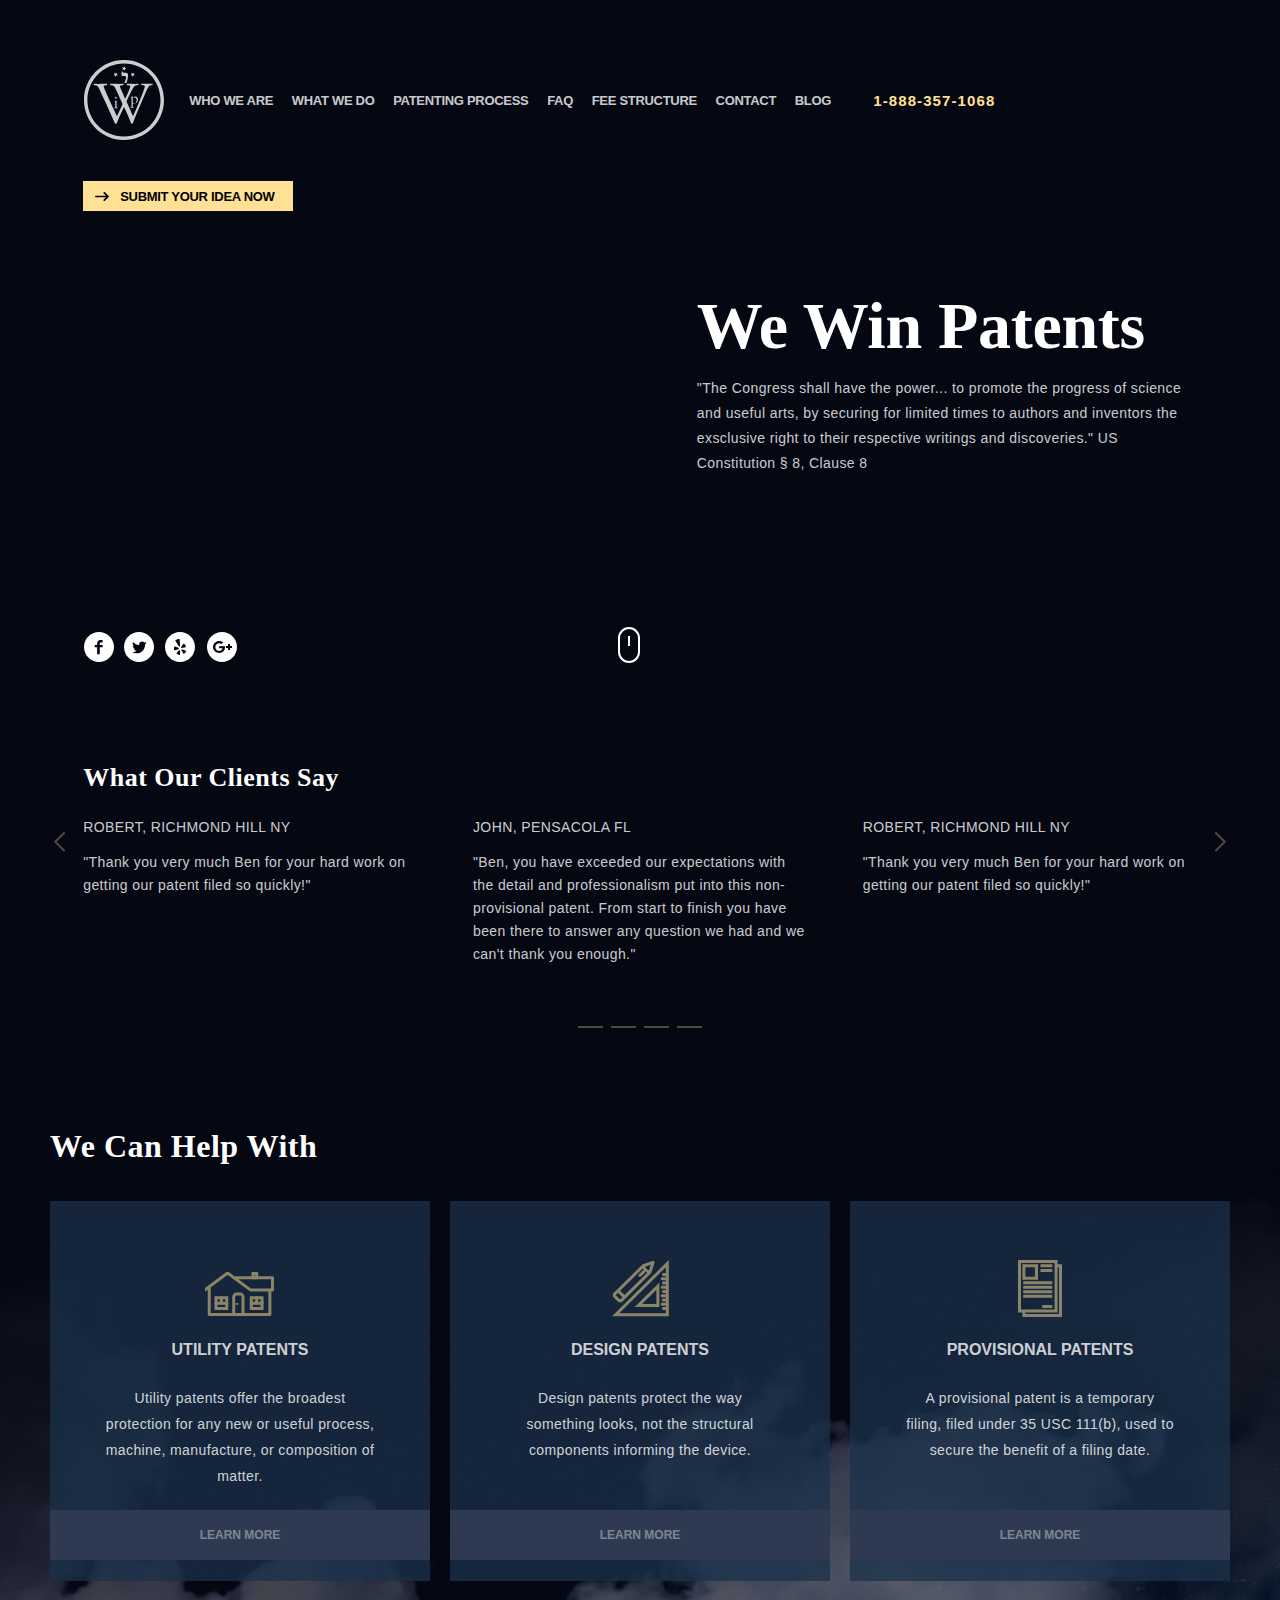
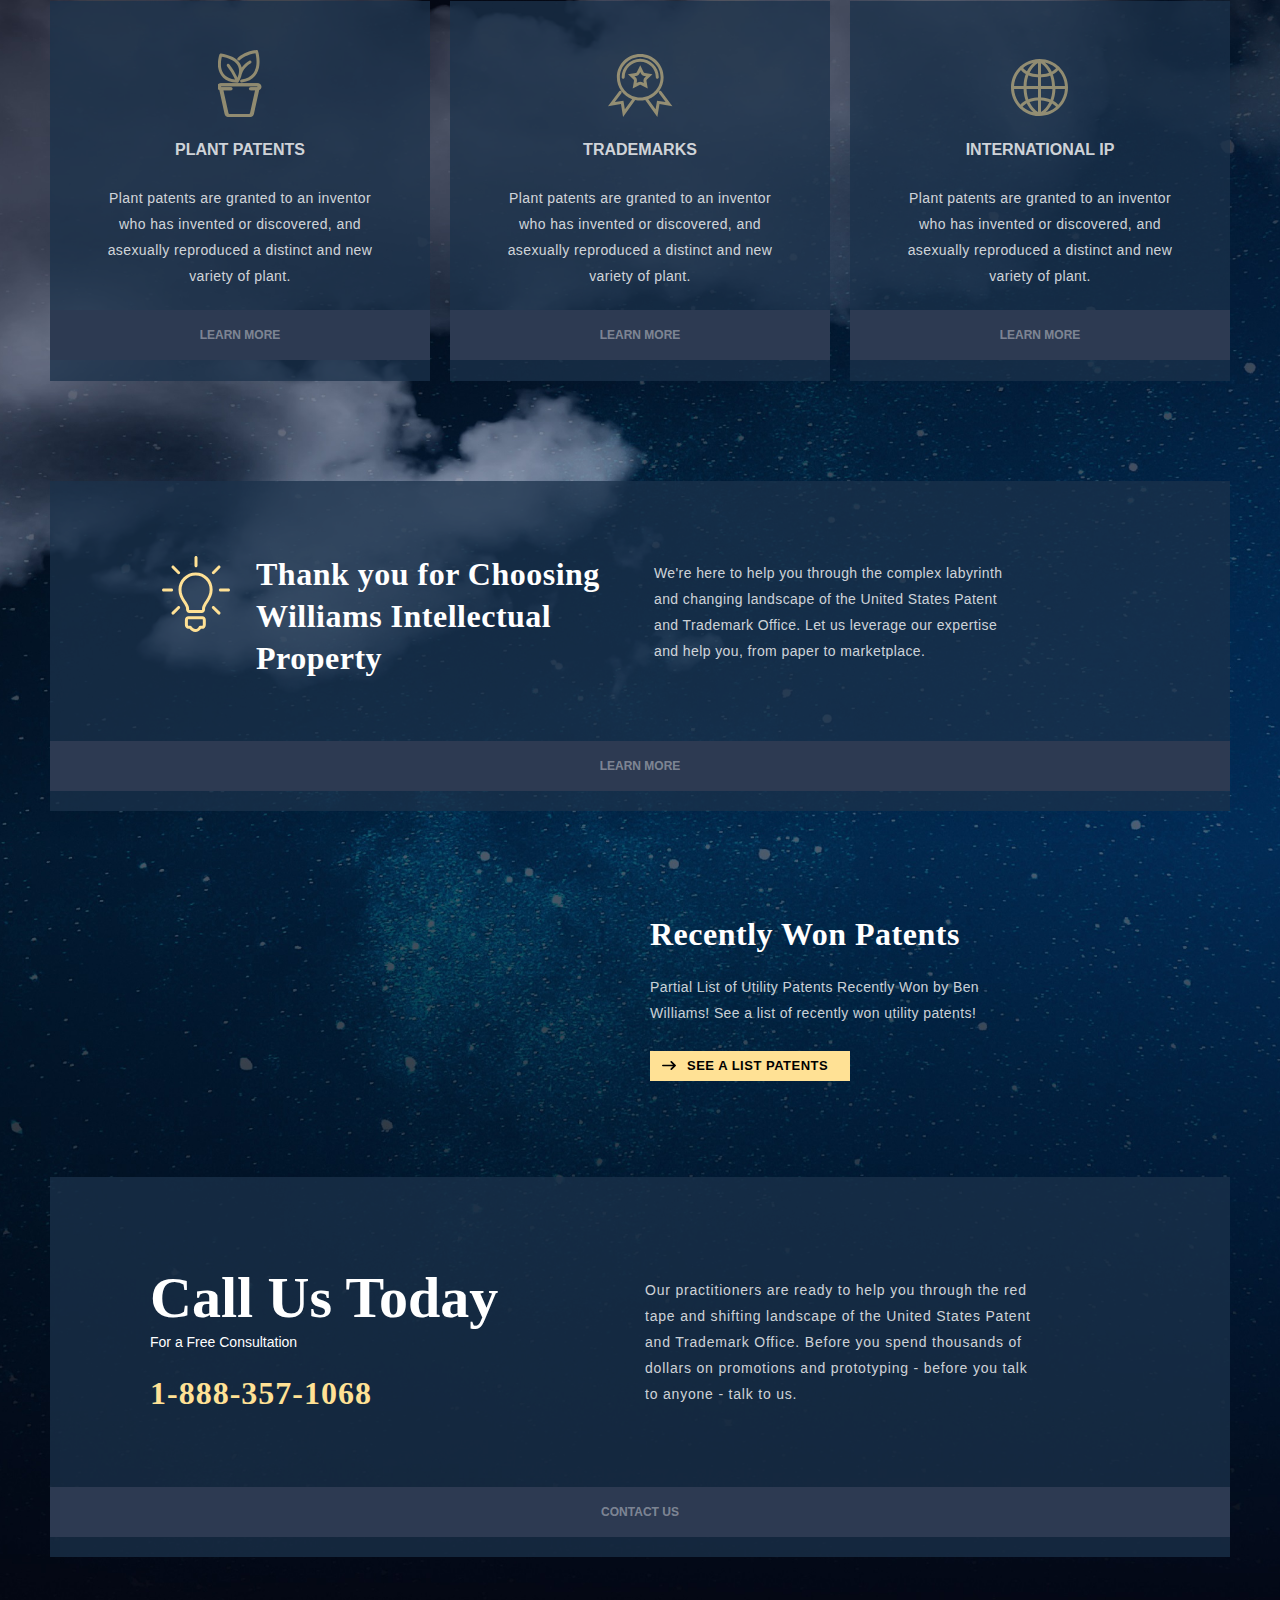
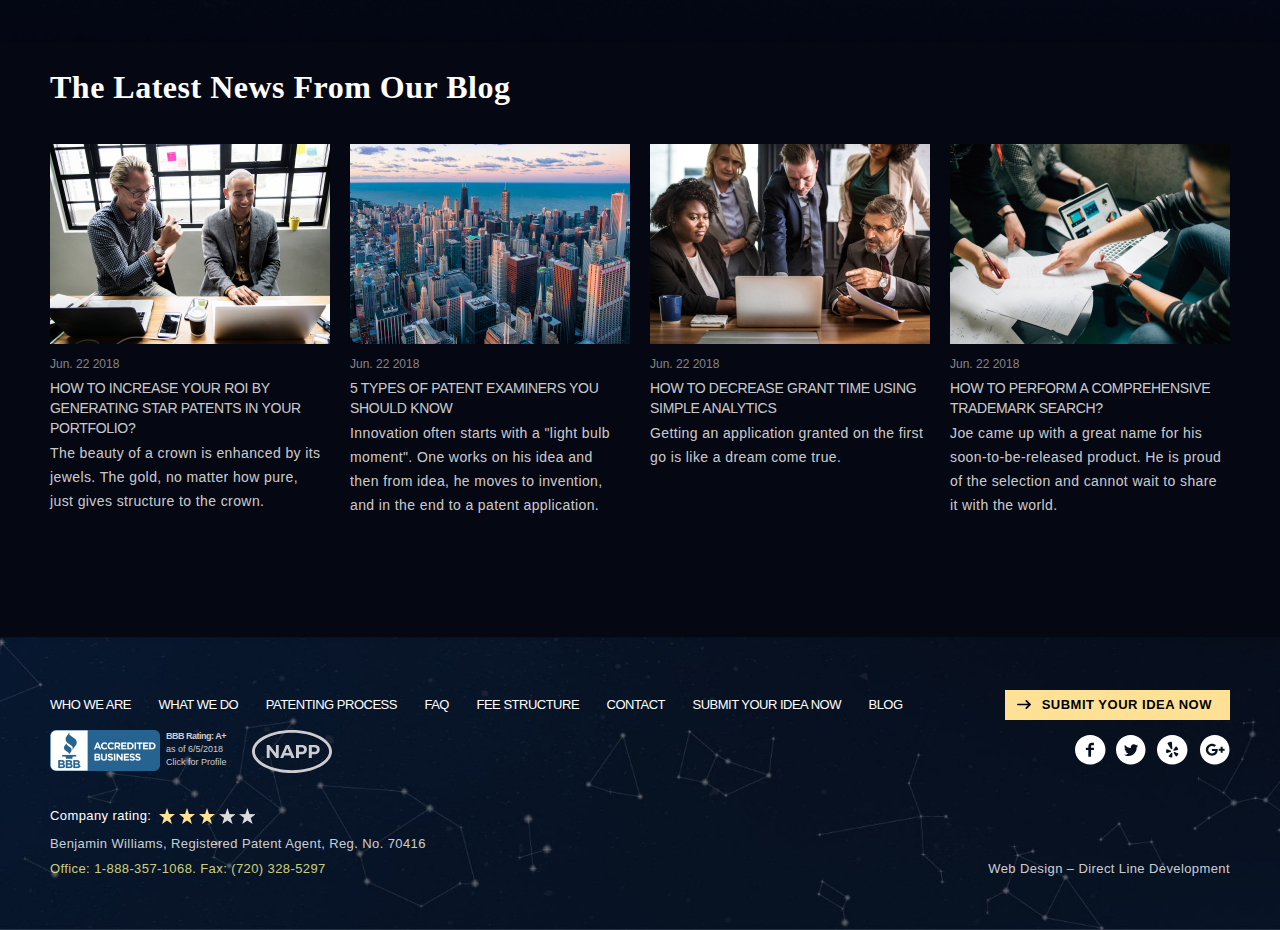
==== index.html @ fa101e90 "ДЗ по JS: 1 - 5." ====
<!DOCTYPE html>
<html lang="en">
<head>
    <meta charset="utf-8">
    <meta name="viewport" content="width=device-width, initial-scale=1">
    <title>Williams Intellectual Property</title>
    <link rel="stylesheet" type="text/css" href="style.css">

    <link rel="apple-touch-icon" sizes="180x180" href="apple-touch-icon.png">
    <link rel="icon" type="image/png" sizes="32x32" href="favicon-32x32.png">
    <link rel="icon" type="image/png" sizes="16x16" href="favicon-16x16.png">
    <link rel="manifest" href="site.webmanifest">
    <link rel="mask-icon" href="safari-pinned-tab.svg" color="#0e0e0c">
    <meta name="msapplication-TileColor" content="#2b5797">
    <meta name="theme-color" content="#ffffff">

</head>
<body>

<section class="BlockOne">
    
   <div class="Container">

       <header>

           <div class="MenuContainer">

               <div class="Logo"></div>

               <nav class="Nav">

                   <a href="#">Who we are</a>

                   <a href="#">What we do</a>

                   <a href="#">Patenting process</a>

                   <a href="./FAQ/index.html">FAQ</a>

                   <a href="#">Fee structure</a>

                   <a href="#">Contact</a>

                   <a href="#">Blog</a>

               </nav>

               <a href="#" class="Tel">1-888-357-1068</a>


               <nav class="Sandwich"></nav>


               <div class="Submit">

                   <a  href="#">
                       <div>
                           <div class="Icon_Arrow_B"></div>
                           <div class="ButtonText">Submit Your Idea Now</div>
                       </div>

                   </a>

                   <div class="HiddenButtons">

                       <a href="#">
                           <div class="Icon_Arrow_Y"></div>
                           <div class="ButtonText">Contact us</div>
                       </a>

                       <a href="#">
                           <div class="Icon_Arrow_Y"></div>
                           <div class="ButtonText">View Our Services</div>
                       </a>

                       <a href="#">
                           <div class="Icon_Arrow_Y"></div>
                           <div class="ButtonText">Download Patent Overview</div>
                       </a>

                   </div>

               </div>

           </div>

       </header>

       <div class="SloganContainer">

           <main>

               <h1>We Win Patents</h1>

               <blockquote>"The Congress shall have the power... to promote the progress of science and useful arts, by securing for limited times to authors and inventors the exsclusive right to their respective writings and discoveries." <cite>US Constitution &sect; 8, Clause 8</cite></blockquote>

           </main>

       </div>

       <div class="SocialsContainer">

           <div class="Socials">
               <a href="#" target="_blank" class="Social_1"></a>
               <a href="#" target="_blank" class="Social_2"></a>
               <a href="#" target="_blank" class="Social_3"></a>
               <a href="#" target="_blank" class="Social_4"></a>
           </div>

           <a href="#NextSection" class="Mouse"></a>

       </div>

       <div class="SliderContainer">

           <h2 id="NextSection">What Our Clients Say</h2>

           <div class="ControlLeft"></div>

           <div class="Slider">

               <article>
                   <address>Robert, Richmond Hill NY</address>
                   <p>"Thank you very much Ben for your hard work on getting our patent filed so quickly!"</p>
               </article>

               <article>
                   <address>John, Pensacola FL</address>
                   <p>"Ben, you have exceeded our expectations with the detail and professionalism put into this non-provisional patent. From start to finish you have been there to answer any question we had and we can't thank you enough."</p>
               </article>

               <article>
                   <address>Srinivas, Dublin OK</address>
                   <p>"Ben, you have exceeded our expectations with the detail and professionalism put into this non-provisional patent."</p>
               </article>

               <article>
                   <address>Robert, Richmond Hill NY</address>
                   <p>"Thank you very much Ben for your hard work on getting our patent filed so quickly!"</p>
               </article>

           </div>

           <div class="ControlRight"></div>

           <div class="LineContainer">
               <div class="Lines">
                   <div class="Line"></div>
                   <div class="Line"></div>
                   <div class="Line"></div>
                   <div class="Line"></div>
               </div>
           </div>

       </div>

       <div class="DZ">

           <a href="./DZ/DZ_1/index.html">ДЗ 1</a>
           <a href="./DZ/DZ_2/index.html">ДЗ 2</a>
           <a href="./DZ/DZ_3/index.html">ДЗ 3</a>
           <a href="./DZ/DZ_4/index.html">ДЗ 4</a>
           <a href="./DZ/DZ_5/index.html">ДЗ 5</a>

       </div>


   </div>

</section>

<section class="BlockTwo">

    <div class="Container">

        <div class="WeCanHelpWith">

            <h2>We Can Help With</h2>

            <div class="SixButtons">

                <div>
                    <div><div class="Image1"></div></div>
                    <p class="Subtitle">Utility patents</p>
                    <p class="Description">Utility patents offer the broadest<br>protection for any new or useful process,<br>machine, manufacture, or composition of<br>matter.</p>
                    <a href="#">Learn more</a>
                </div>

                <div>
                    <div><div class="Image2"></div></div>
                    <p class="Subtitle">Design patents</p>
                    <p class="Description">Design patents protect the way<br>something looks, not the structural<br>components informing the device.</p>
                    <a href="#">Learn more</a>
                </div>

                <div>
                    <div><div class="Image3"></div></div>
                    <p class="Subtitle">Provisional patents</p>
                    <p class="Description">A provisional patent is a temporary<br>filing, filed under 35 USC 111(b), used to<br>secure the benefit of a filing date.</p>
                    <a href="#">Learn more</a>
                </div>

                <div>
                    <div><div class="Image4"></div></div>
                    <p class="Subtitle">Plant patents</p>
                    <p class="Description">Plant patents are granted to an inventor who has invented or discovered, and asexually reproduced a distinct and new variety of plant.</p>
                    <a href="#">Learn more</a>
                </div>

                <div>
                    <div><div class="Image5"></div></div>
                    <p class="Subtitle">Trademarks</p>
                    <p class="Description">Plant patents are granted to an inventor who has invented or discovered, and asexually reproduced a distinct and new variety of plant.</p>
                    <a href="#">Learn more</a>
                </div>

                <div>
                    <div><div class="Image6"></div></div>
                    <p class="Subtitle">International IP</p>
                    <p class="Description">Plant patents are granted to an inventor who has invented or discovered, and asexually reproduced a distinct and new variety of plant.</p>
                    <a href="#">Learn more</a>
                </div>

            </div>


        </div>

        <div class="ThankYouForChoosing">

            <div></div>

            <h2>Thank you for Choosing Williams Intellectual Property</h2>

            <p>We're here to help you through the complex labyrinth and changing landscape of the United States Patent and Trademark Office. Let us leverage our expertise and help you, from paper to marketplace.</p>

            <a href="#">Learn more</a>

        </div>

        <div class="RecentlyWonPatents">

            <h2>Recently Won Patents</h2>

            <p>Partial List of Utility Patents Recently Won by Ben Williams! See a list of recently won utility patents!</p>

            <a href="#" class="Button">
                <div>
                    <div class="Icon_Arrow_B"></div>
                    <div class="ButtonText">See a List Patents</div>
                </div>
            </a>

        </div>

        <div class="CallUsToday">

            <div class="Wrapper">
                <h2>Call Us Today</h2>

                <p>For a Free Consultation</p>

                <a href="#" class="Tel">1-888-357-1068</a>
            </div>

            <p>Our practitioners are ready to help you through the red tape and shifting landscape of the United States Patent and Trademark Office. Before you spend thousands of dollars on promotions and prototyping - before you talk to anyone - talk to us.</p>

            <a href="#" class="TelAdaptive">1-888-357-1068</a>

            <a href="#" class="ContactUs">Contact us</a>

        </div>

    </div>

</section>

<section class="BlockThree">

    <div class="Container">

        <h2>The Latest News From Our Blog</h2>

        <article>

            <section>
                <a href="#">

                    <div class="BlogImage1">
                        <div class="BlogImageHover"></div>
                    </div>

                    <time datetime="2018-06-22">Jun. 22 2018</time>
                    <h3>How to increase your ROI by generating star patents in your portfolio?</h3>
                    <p>The beauty of a crown is enhanced by its jewels. The gold, no matter how pure, just gives structure to the crown.</p>
                </a>
            </section>

            <section>
                <a href="#">

                    <div class="BlogImage2">
                        <div class="BlogImageHover"></div>
                    </div>

                    <time datetime="2018-06-22">Jun. 22 2018</time>
                    <h3>5 types of patent examiners you should know</h3>
                    <p>Innovation often starts with a "light bulb moment". One works on his idea and then from idea, he moves to invention, and in the end to a patent application.</p>
                </a>
            </section>

            <section>
                <a href="#">

                    <div class="BlogImage3">
                        <div class="BlogImageHover"></div>
                    </div>

                    <time datetime="2018-06-22">Jun. 22 2018</time>
                    <h3>How to decrease grant time using simple analytics</h3>
                    <p>Getting an application granted on the first go is like a dream come true.</p>
                </a>
            </section>

            <section>
                <a href="#">

                    <div class="BlogImage4">
                        <div class="BlogImageHover"></div>
                    </div>

                    <time datetime="2018-06-22">Jun. 22 2018</time>
                    <h3>How to perform a comprehensive trademark search?</h3>
                    <p>Joe came up with a great name for his soon-to-be-released product. He is proud of the selection and cannot wait to share it with the world.</p>
                </a>
            </section>

        </article>

        <a href="#" class="Button">Starting a business</a>

        <div class="LineContainer">
            <div class="Lines">
                <div class="Line"></div>
                <div class="Line"></div>
                <div class="Line"></div>
                <div class="Line"></div>
            </div>
        </div>

    </div>

</section>

<section class="BlockFour">

    <footer>

        <div class="Container">

            <div class="FooterNav">

                <nav>

                    <a href="#">Who we are</a>

                    <a href="#">What we do</a>

                    <a href="#">Patenting process</a>

                    <a href="./FAQ/index.html">FAQ</a>

                    <a href="#">Fee structure</a>

                    <a href="#">Contact</a>

                    <a href="#">Submit your idea now</a>

                    <a href="#">Blog</a>

                </nav>

                <a href="#" class="Button">
                    <div>
                        <div class="Icon_Arrow_B"></div>
                        <div class="ButtonText">Submit your idea now</div>
                    </div>
                </a>

            </div>

            <div class="Accredited">

                <div class="Inner">
                    <div class="BBB"></div>
                    <div class="BBBRating">
                        <p>BBB Rating: A+</p>
                        as of 6/5/2018<br>
                        Click for Profile</div>
                    <div class="Napp"></div>
                </div>

                <div class="Socials">
                    <a href="#" target="_blank" class="Social_1"></a>
                    <a href="#" target="_blank" class="Social_2"></a>
                    <a href="#" target="_blank" class="Social_3"></a>
                    <a href="#" target="_blank" class="Social_4"></a>
                </div>

            </div>

            <div class="Wrapper">

                <div class="Inner">

                    <div class="StarRating">
                        <div class="Text">Company rating:</div>
                        <div class="Star_Y"></div>
                        <div class="Star_Y"></div>
                        <div class="Star_Y"></div>
                        <div class="Star_W"></div>
                        <div class="Star_W"></div>
                    </div>

                    <address class="Author">Benjamin Williams, Registered Patent Agent, Reg. No. 70416</address>

                    <address class="Tel">Office: 1-888-357-1068. Fax: (720) 328-5297</address>

                </div>

                <div class="Inner">

                    <a href="#" target="_blank" class="Dev">Web Design &ndash; Direct Line Development</a>

                </div>

            </div>

            <script> </script>

        </div>

    </footer>

</section>

</body>
</html>
---- style.css ----
@charset "UTF-8";
@import url("./static/fonts/signika/signika.css");
@import url("./static/fonts/playfair/playfair.css");
@import url("./static/fonts/roboto/roboto.css");
/* Основной стиль */
body {
  margin: 0;
  background-color: #050713;
}

.BlockOne {
  display: flex;
  justify-content: center;
  background: url("./static/bg/Mountain.jpg") no-repeat bottom/cover;
  width: 100%;
}
.BlockOne .Container {
  display: flex;
  flex-direction: column;
  align-items: flex-start;
  margin-top: 59px;
  margin-bottom: 100px;
  width: 1180px;
  max-width: 1180px;
  position: relative;
}
.BlockOne .Container header .MenuContainer {
  display: flex;
  align-items: center;
  font-family: Signika, sans-serif;
  font-weight: 600;
  line-height: normal;
  font-size: 13px;
  letter-spacing: -0.3px;
  text-transform: uppercase;
  text-decoration: none;
}
.BlockOne .Container header .MenuContainer .Logo {
  width: 82px;
  height: 82px;
  background: url("./static/images/Sprait.svg") no-repeat;
  margin-right: 24px;
}
.BlockOne .Container header .MenuContainer .Nav {
  display: flex;
  width: 642px;
  height: 18px;
  align-items: center;
  justify-content: space-between;
  margin-right: 42px;
}
.BlockOne .Container header .MenuContainer .Nav a {
  color: rgba(255, 255, 255, 0.8);
  text-decoration: none;
  transition: 500ms;
}
.BlockOne .Container header .MenuContainer .Nav a:hover {
  color: #FFE195;
  cursor: pointer;
}
.BlockOne .Container header .MenuContainer .Tel {
  font-family: signika, sans-serif;
  margin-right: 18px;
  color: #FFE195;
  font-size: 15px;
  text-transform: uppercase;
  text-decoration: none;
  letter-spacing: 1.1px;
  transition: 500ms;
}
.BlockOne .Container header .MenuContainer .Tel:hover {
  color: #E7CC89;
}
.BlockOne .Container header .MenuContainer .Sandwich {
  width: 30px;
  height: 24px;
  background: url("./static/mobile_images/Mobile_sandwich.png") no-repeat;
}
.BlockOne .Container header .MenuContainer .Submit {
  position: relative;
  z-index: 1;
}
.BlockOne .Container header .MenuContainer .Submit:hover > .HiddenButtons {
  opacity: 1;
  pointer-events: auto;
}
.BlockOne .Container header .MenuContainer .Submit > a {
  position: inherit;
  z-index: 2;
  display: flex;
  align-items: center;
  height: 30px;
  padding: 0;
  margin-bottom: 0;
  background: #FFE195;
  width: fit-content;
  text-decoration: none;
  color: black;
  transition: 500ms;
}
.BlockOne .Container header .MenuContainer .Submit > a .ButtonText {
  white-space: nowrap;
  margin-left: 11px;
  font-family: Signika, sans-serif;
  font-weight: 600;
  line-height: normal;
  font-size: 13px;
  letter-spacing: -0.3px;
  text-transform: uppercase;
}
.BlockOne .Container header .MenuContainer .Submit > a:hover {
  background: #E7CC89;
}
.BlockOne .Container header .MenuContainer .Submit > a > div {
  display: flex;
  align-items: center;
  margin-left: 12px;
  margin-right: 18px;
}
.BlockOne .Container header .MenuContainer .Submit > a > div .Icon_Arrow_B {
  width: 14px;
  height: 9px;
  background: url("./static/images/Sprait.svg") no-repeat -1px -174px;
  padding: 0;
}
.BlockOne .Container header .MenuContainer .Submit .HiddenButtons {
  position: absolute;
  top: 0;
  padding-top: 36px;
  opacity: 0;
  pointer-events: none;
  transition: opacity 500ms;
  /*плавное появление блока скрытых кнопок*/
}
.BlockOne .Container header .MenuContainer .Submit .HiddenButtons > a {
  display: inline-flex;
  justify-content: flex-start;
  align-items: center;
  height: 30px;
  padding: 0;
  margin-bottom: 0;
  background: #0E1420;
  width: fit-content;
  text-decoration: none;
  color: #FFE195;
  transition: 500ms;
}
.BlockOne .Container header .MenuContainer .Submit .HiddenButtons > a .ButtonText {
  white-space: nowrap;
  padding-left: 11px;
  padding-right: 18px;
  font-family: Signika, sans-serif;
  font-weight: 600;
  line-height: normal;
  font-size: 13px;
  letter-spacing: -0.3px;
  text-transform: uppercase;
}
.BlockOne .Container header .MenuContainer .Submit .HiddenButtons > a:hover {
  background: #E7CC89;
  color: black;
}
.BlockOne .Container header .MenuContainer .Submit .HiddenButtons > a:not(:last-child) {
  margin-bottom: 6px;
}
.BlockOne .Container header .MenuContainer .Submit .HiddenButtons > a .Icon_Arrow_Y {
  width: 14px;
  height: 9px;
  background: url("./static/images/Sprait.svg") no-repeat -1px -163px;
  margin-left: 12px;
  padding: 0;
}
.BlockOne .Container header .MenuContainer .Submit .HiddenButtons > a:hover .Icon_Arrow_Y {
  background: url("./static/images/Sprait.svg") no-repeat -1px -174px;
}
.BlockOne .Container .SloganContainer {
  display: flex;
  flex-direction: column;
  align-items: flex-end;
  padding: 136px 0 120px 0;
  width: 100%;
}
.BlockOne .Container .SloganContainer main h1 {
  width: 581px;
  margin: 0;
  padding: 0;
  height: 95px;
  font-family: playfair, serif;
  font-size: 66px;
  font-weight: 600;
  font-style: normal;
  line-height: 90px;
  letter-spacing: -0.3px;
  color: #FFFFFF;
}
.BlockOne .Container .SloganContainer main blockquote {
  width: 581px;
  height: 151px;
  margin: 0;
  font-family: signika, sans-serif;
  font-size: 14px;
  font-style: normal;
  font-weight: normal;
  color: rgba(255, 255, 255, 0.8);
  letter-spacing: 0.4px;
  line-height: 25px;
}
.BlockOne .Container .SloganContainer main blockquote cite {
  font-style: normal;
}
.BlockOne .Container .SocialsContainer {
  display: flex;
  align-items: flex-end;
  height: 36px;
  margin-bottom: 100px;
}
.BlockOne .Container .SocialsContainer .Socials {
  display: flex;
  justify-content: space-between;
  width: 154px;
}
.BlockOne .Container .SocialsContainer .Socials a {
  width: 31px;
  height: 31px;
  transition: 500ms;
}
.BlockOne .Container .SocialsContainer .Socials a:hover {
  opacity: 0.5;
}
.BlockOne .Container .SocialsContainer .Socials .Social_1 {
  background: url("./static/images/Sprait.svg") no-repeat 0 -185px;
}
.BlockOne .Container .SocialsContainer .Socials .Social_2 {
  background: url("./static/images/Sprait.svg") no-repeat -33px -185px;
}
.BlockOne .Container .SocialsContainer .Socials .Social_3 {
  background: url("./static/images/Sprait.svg") no-repeat -65px -185px;
}
.BlockOne .Container .SocialsContainer .Socials .Social_4 {
  background: url("./static/images/Sprait.svg") no-repeat -96px -185px;
}
.BlockOne .Container .SocialsContainer .Mouse {
  margin-left: 446px;
  width: 22px;
  height: 36px;
  background: url("./static/images/Mouse.svg") no-repeat;
  transition: 500ms;
}
.BlockOne .Container .SocialsContainer .Mouse:hover {
  opacity: 0.5;
}
.BlockOne .Container .SliderContainer {
  position: relative;
  display: flex;
  flex-direction: column;
  width: 100%;
}
.BlockOne .Container .SliderContainer .ControlRight {
  position: absolute;
  right: -65px;
  top: 69px;
  width: 12px;
  height: 20px;
  background: url("./static/images/Sprait.svg") no-repeat -17px -163px;
  opacity: 0.3;
  transition: 500ms;
}
.BlockOne .Container .SliderContainer .ControlRight:hover {
  opacity: 1;
  cursor: pointer;
}
.BlockOne .Container .SliderContainer .ControlLeft {
  position: absolute;
  left: -65px;
  top: 69px;
  width: 12px;
  height: 20px;
  background: url("./static/images/Sprait.svg") no-repeat -17px -163px;
  transform: scale(-1, 1);
  opacity: 0.3;
  transition: 500ms;
}
.BlockOne .Container .SliderContainer .ControlLeft:hover {
  opacity: 1;
  cursor: pointer;
}
.BlockOne .Container .SliderContainer h2 {
  width: 315px;
  height: 43px;
  margin-top: 0;
  margin-bottom: 28px;
  font-family: playfair, serif;
  font-size: 32px;
  font-style: normal;
  font-weight: bold;
  color: #FFFFFF;
  letter-spacing: 0.5px;
}
.BlockOne .Container .SliderContainer .Slider {
  display: flex;
  justify-content: space-between;
  margin-bottom: 22px;
}
.BlockOne .Container .SliderContainer .Slider article {
  width: 270px;
  height: fit-content;
  /*&:not(:last-of-type) {
      margin-right: 33.33px;
  }*/
}
.BlockOne .Container .SliderContainer .Slider article address {
  height: 20px;
  margin-bottom: 16px;
  font-family: signika, sans-serif;
  font-size: 14px;
  font-style: normal;
  font-weight: normal;
  color: rgba(255, 255, 255, 0.8);
  letter-spacing: 0.4px;
  line-height: normal;
  text-transform: uppercase;
}
.BlockOne .Container .SliderContainer .Slider article p {
  height: fit-content;
  margin: 0;
  font-family: signika, sans-serif;
  font-size: 14px;
  font-style: normal;
  font-weight: normal;
  color: rgba(255, 255, 255, 0.8);
  letter-spacing: 0.4px;
  line-height: 23px;
}
.BlockOne .Container .SliderContainer .LineContainer {
  display: flex;
  justify-content: center;
}
.BlockOne .Container .SliderContainer .LineContainer .Lines {
  display: flex;
  justify-content: space-between;
  width: 124px;
}
.BlockOne .Container .SliderContainer .LineContainer .Lines .Line {
  background: url("./static/images/Line_Y.png") no-repeat;
  opacity: 0.3;
  width: 25px;
  height: 2px;
}
.BlockOne .Container .SliderContainer .LineContainer .Lines .Line:hover {
  opacity: 1;
}
.BlockOne .Container .DZ {
  position: absolute;
  top: 100px;
  left: 100px;
  display: flex;
  flex-direction: column;
}
.BlockOne .Container .DZ a {
  color: white;
  margin-bottom: 10px;
  text-decoration: none;
}

.BlockTwo {
  display: flex;
  justify-content: center;
  background: url("./static/bg/Cloud1.jpg") no-repeat top/cover;
  width: 100%;
}
.BlockTwo .Container {
  display: flex;
  flex-direction: column;
  margin-bottom: 85px;
  width: 1180px;
  max-width: 1180px;
}
.BlockTwo .Container .WeCanHelpWith h2 {
  height: 43px;
  margin: 0 0 10px 0;
  font-family: playfair, serif;
  font-size: 32px;
  font-style: normal;
  font-weight: bold;
  color: #FFFFFF;
  letter-spacing: 0.5px;
}
.BlockTwo .Container .WeCanHelpWith .SixButtons {
  display: flex;
  flex-wrap: wrap;
  justify-content: space-between;
  width: 1180px;
}
.BlockTwo .Container .WeCanHelpWith .SixButtons > div {
  position: relative;
  display: flex;
  flex-direction: column;
  align-items: center;
  width: 380px;
  height: 380px;
  margin-top: 20px;
  background: rgba(27, 49, 75, 0.75);
}
.BlockTwo .Container .WeCanHelpWith .SixButtons > div > div {
  height: 116px;
  display: flex;
  align-items: flex-end;
}
.BlockTwo .Container .WeCanHelpWith .SixButtons > div > div .Image1 {
  width: 70px;
  height: 45px;
  background: url("./static/images/Sprait.svg") no-repeat -566px -100px;
  opacity: 0.5;
  transition: 500ms;
}
.BlockTwo .Container .WeCanHelpWith .SixButtons > div > div .Image2 {
  width: 57px;
  height: 57px;
  background: url("./static/images/Sprait.svg") no-repeat -92px -94px;
  opacity: 0.5;
  transition: 500ms;
}
.BlockTwo .Container .WeCanHelpWith .SixButtons > div > div .Image3 {
  width: 44px;
  height: 57px;
  background: url("./static/images/Sprait.svg") no-repeat -178px -93px;
  opacity: 0.5;
  transition: 500ms;
}
.BlockTwo .Container .WeCanHelpWith .SixButtons > div > div .Image4 {
  width: 44px;
  height: 67px;
  background: url("./static/images/Sprait.svg") no-repeat -259px -89px;
  opacity: 0.5;
  transition: 500ms;
}
.BlockTwo .Container .WeCanHelpWith .SixButtons > div > div .Image5 {
  width: 65px;
  height: 63px;
  background: url("./static/images/Sprait.svg") no-repeat -328px -91px;
  opacity: 0.5;
  transition: 500ms;
}
.BlockTwo .Container .WeCanHelpWith .SixButtons > div > div .Image6 {
  width: 58px;
  height: 58px;
  background: url("./static/images/Sprait.svg") no-repeat -411px -93px;
  opacity: 0.5;
  transition: 500ms;
}
.BlockTwo .Container .WeCanHelpWith .SixButtons > div .Subtitle {
  margin-top: 24px;
  margin-bottom: 26px;
  font-family: signika, sans-serif;
  text-align: center;
  font-size: 16px;
  font-style: normal;
  font-weight: 600;
  line-height: normal;
  text-transform: uppercase;
  color: rgba(255, 255, 255, 0.8);
  transition: 500ms;
}
.BlockTwo .Container .WeCanHelpWith .SixButtons > div .Description {
  font-family: signika, sans-serif;
  font-size: 14px;
  font-style: normal;
  font-weight: normal;
  color: rgba(255, 255, 255, 0.8);
  letter-spacing: 0.4px;
  line-height: 26px;
  text-align: center;
  width: 280px;
  height: 125px;
  margin: 0;
  transition: 500ms;
}
.BlockTwo .Container .WeCanHelpWith .SixButtons > div a {
  /*position: absolute;
  left: 0;
  right: 0;
  bottom: 20px;*/
  width: 100%;
  height: 50px;
  line-height: 50px;
  margin-bottom: 20px;
  background-color: #2D3A52;
  color: rgba(255, 255, 255, 0.4);
  font-family: signika, sans-serif;
  text-align: center;
  text-transform: uppercase;
  text-decoration: none;
  letter-spacing: 0;
  font-style: normal;
  font-weight: 600;
  font-size: 12px;
  transition: 500ms;
}
.BlockTwo .Container .WeCanHelpWith .SixButtons > div a:hover {
  background: #FFE195;
  color: black;
  cursor: pointer;
}
.BlockTwo .Container .WeCanHelpWith .SixButtons > div:hover > div > div {
  opacity: 1;
}
.BlockTwo .Container .WeCanHelpWith .SixButtons > div:hover .Subtitle {
  color: #FFE195;
}
.BlockTwo .Container .WeCanHelpWith .SixButtons > div:hover .Description {
  color: #FFFFFF;
}
.BlockTwo .Container .WeCanHelpWith .SixButtons > div:hover a {
  background: #FFE195;
  color: black;
}
.BlockTwo .Container .WeCanHelpWith .SixButtons > div:hover {
  cursor: pointer;
}
.BlockTwo .Container .ThankYouForChoosing {
  display: flex;
  flex-wrap: wrap;
  margin-top: 100px;
  margin-bottom: 105px;
  height: 330px;
  position: relative;
  background: rgba(27, 49, 75, 0.75);
}
.BlockTwo .Container .ThankYouForChoosing > div {
  margin-top: 75px;
  margin-left: 112px;
  width: 72px;
  height: 76px;
  background: url("./static/images/Sprait.svg") no-repeat -486px -84px;
}
.BlockTwo .Container .ThankYouForChoosing h2 {
  width: 383px;
  height: 128px;
  margin-top: 72px;
  margin-left: 22px;
  margin-right: 15px;
  line-height: 42px;
  font-family: playfair, serif;
  font-size: 32px;
  font-style: normal;
  font-weight: bold;
  color: #FFFFFF;
  letter-spacing: 0.5px;
}
.BlockTwo .Container .ThankYouForChoosing p {
  margin-top: 79px;
  margin-bottom: 80px;
  width: 370px;
  height: 100px;
  font-family: signika, sans-serif;
  font-size: 14px;
  font-style: normal;
  font-weight: normal;
  color: rgba(255, 255, 255, 0.8);
  letter-spacing: 0.4px;
  line-height: 26px;
}
.BlockTwo .Container .ThankYouForChoosing a {
  /*position: absolute;
  left: 0;
  right: 0;
  bottom: 20px;*/
  width: 100%;
  height: 50px;
  line-height: 50px;
  margin-bottom: 20px;
  background-color: #2D3A52;
  color: rgba(255, 255, 255, 0.4);
  font-family: signika, sans-serif;
  text-align: center;
  text-transform: uppercase;
  text-decoration: none;
  letter-spacing: 0;
  font-style: normal;
  font-weight: 600;
  font-size: 12px;
  transition: 500ms;
}
.BlockTwo .Container .ThankYouForChoosing a:hover {
  background: #FFE195;
  color: black;
  cursor: pointer;
}
.BlockTwo .Container .RecentlyWonPatents {
  position: relative;
  display: flex;
  flex-direction: column;
  height: 169px;
  width: 380px;
  margin-left: 600px;
  margin-bottom: 92px;
}
.BlockTwo .Container .RecentlyWonPatents h2 {
  margin-bottom: 21px;
  margin-top: 0;
  width: 317px;
  font-family: playfair, serif;
  font-size: 32px;
  font-style: normal;
  font-weight: bold;
  color: #FFFFFF;
  letter-spacing: 0.5px;
}
.BlockTwo .Container .RecentlyWonPatents p {
  margin-bottom: 24px;
  margin-top: 0;
  width: 380px;
  font-family: signika, sans-serif;
  font-size: 14px;
  font-style: normal;
  font-weight: normal;
  color: rgba(255, 255, 255, 0.8);
  letter-spacing: 0.4px;
  line-height: 26px;
}
.BlockTwo .Container .RecentlyWonPatents .Button {
  position: absolute;
  top: 134.6px;
  left: 0;
  display: flex;
  align-items: center;
  height: 30px;
  padding: 0;
  margin-bottom: 0;
  background: #FFE195;
  width: fit-content;
  text-decoration: none;
  color: black;
  transition: 500ms;
}
.BlockTwo .Container .RecentlyWonPatents .Button .ButtonText {
  white-space: nowrap;
  margin-left: 11px;
  font-family: Signika, sans-serif;
  font-weight: 600;
  line-height: normal;
  font-size: 13px;
  letter-spacing: -0.3px;
  text-transform: uppercase;
}
.BlockTwo .Container .RecentlyWonPatents .Button:hover {
  background: #E7CC89;
}
.BlockTwo .Container .RecentlyWonPatents .Button > div {
  display: flex;
  align-items: center;
  margin-left: 12px;
  margin-right: 22px;
}
.BlockTwo .Container .RecentlyWonPatents .Button > div .Icon_Arrow_B {
  width: 14px;
  height: 9px;
  background: url("./static/images/Sprait.svg") no-repeat -1px -174px;
  padding: 0;
}
.BlockTwo .Container .RecentlyWonPatents .Button > div .ButtonText {
  letter-spacing: 0.5px;
}
.BlockTwo .Container .CallUsToday {
  display: flex;
  flex-wrap: wrap;
  background-color: rgba(27, 49, 75, 0.75);
}
.BlockTwo .Container .CallUsToday .Wrapper {
  margin: 95px 115px 55px 100px;
  width: 380px;
  height: 160px;
}
.BlockTwo .Container .CallUsToday .Wrapper h2 {
  margin-top: 0;
  margin-bottom: 5px;
  font-family: playfair, serif;
  font-size: 58px;
  font-style: normal;
  font-weight: bold;
  color: #FFFFFF;
  letter-spacing: 0;
  line-height: 52px;
}
.BlockTwo .Container .CallUsToday .Wrapper > p {
  margin: 0 0 20px 0;
  font-family: signika, sans-serif;
  font-size: 14px;
  font-style: normal;
  font-weight: normal;
  color: #FFFFFF;
  letter-spacing: 0;
  line-height: 26px;
}
.BlockTwo .Container .CallUsToday .Wrapper .Tel {
  height: 43px;
  font-family: playfair, serif;
  font-size: 32px;
  font-style: normal;
  font-weight: bold;
  color: #FFE195;
  letter-spacing: 1px;
  line-height: normal;
  text-decoration: none;
}
.BlockTwo .Container .CallUsToday > p {
  margin: 100px 0 0 0;
  width: 390px;
  height: 131px;
  font-family: signika, sans-serif;
  font-size: 14px;
  font-style: normal;
  font-weight: normal;
  color: rgba(255, 255, 255, 0.8);
  letter-spacing: 0.4px;
  line-height: 26px;
  letter-spacing: 0.8px;
}
.BlockTwo .Container .CallUsToday .TelAdaptive {
  height: 43px;
  font-family: playfair, serif;
  font-size: 32px;
  font-style: normal;
  font-weight: bold;
  color: #FFE195;
  letter-spacing: 1px;
  line-height: normal;
  text-decoration: none;
}
.BlockTwo .Container .CallUsToday .ContactUs {
  /*position: absolute;
  left: 0;
  right: 0;
  bottom: 20px;*/
  width: 100%;
  height: 50px;
  line-height: 50px;
  margin-bottom: 20px;
  background-color: #2D3A52;
  color: rgba(255, 255, 255, 0.4);
  font-family: signika, sans-serif;
  text-align: center;
  text-transform: uppercase;
  text-decoration: none;
  letter-spacing: 0;
  font-style: normal;
  font-weight: 600;
  font-size: 12px;
  transition: 500ms;
}
.BlockTwo .Container .CallUsToday .ContactUs:hover {
  background: #FFE195;
  color: black;
  cursor: pointer;
}

.BlockThree {
  display: flex;
  justify-content: center;
}
.BlockThree .Container {
  display: flex;
  flex-direction: column;
  margin-bottom: 120px;
  width: 1180px;
  max-width: 1180px;
}
.BlockThree .Container h2 {
  font-family: playfair, serif;
  font-size: 32px;
  font-style: normal;
  font-weight: bold;
  color: #FFFFFF;
  letter-spacing: 0.5px;
  margin-bottom: 38px;
}
.BlockThree .Container article {
  display: flex;
  justify-content: space-between;
}
.BlockThree .Container article section {
  width: 280px;
}
.BlockThree .Container article section a {
  text-decoration: none;
}
.BlockThree .Container article section a:hover > div .BlogImageHover {
  opacity: 1;
}
.BlockThree .Container article section a:hover h3 {
  color: #FFFFFF;
}
.BlockThree .Container article section a:hover p {
  color: #FFFFFF;
}
.BlockThree .Container article section a > div {
  width: 100%;
  height: 200px;
}
.BlockThree .Container article section a .BlogImage1 {
  background: url("./static/images/blog/Increase.jpg") no-repeat;
  background-size: contain;
}
.BlockThree .Container article section a .BlogImage1 .BlogImageHover {
  width: 100%;
  height: 200px;
  background: rgba(255, 255, 149, 0.6);
  opacity: 0;
  transition: 500ms;
}
.BlockThree .Container article section a .BlogImage2 {
  background: url("./static/images/blog/Five types.jpg") no-repeat;
  background-size: contain;
}
.BlockThree .Container article section a .BlogImage2 .BlogImageHover {
  width: 100%;
  height: 200px;
  background: rgba(255, 255, 149, 0.6);
  opacity: 0;
  transition: 500ms;
}
.BlockThree .Container article section a .BlogImage3 {
  background: url("./static/images/blog/Decrease.jpg") no-repeat;
  background-size: contain;
}
.BlockThree .Container article section a .BlogImage3 .BlogImageHover {
  width: 100%;
  height: 200px;
  background: rgba(255, 255, 149, 0.6);
  opacity: 0;
  transition: 500ms;
}
.BlockThree .Container article section a .BlogImage4 {
  background: url("./static/images/blog/Perform.jpg") no-repeat;
  background-size: contain;
}
.BlockThree .Container article section a .BlogImage4 .BlogImageHover {
  width: 100%;
  height: 200px;
  background: rgba(255, 255, 149, 0.6);
  opacity: 0;
  transition: 500ms;
}
.BlockThree .Container article section a time {
  width: 100%;
  display: inline-flex;
  margin: 10px 0 4px 0;
  font-family: signika, sans-serif;
  font-style: normal;
  font-weight: normal;
  font-size: 12px;
  line-height: 20px;
  color: rgba(255, 255, 255, 0.5);
}
.BlockThree .Container article section a h3 {
  margin: 0 0 3px 0;
  font-family: signika, sans-serif;
  font-size: 14px;
  font-style: normal;
  font-weight: normal;
  color: rgba(255, 255, 255, 0.8);
  letter-spacing: 0.4px;
  line-height: 20px;
  text-transform: uppercase;
  letter-spacing: -0.3px;
  transition: 500ms;
}
.BlockThree .Container article section a p {
  margin: 0;
  width: 275px;
  font-family: signika, sans-serif;
  font-size: 14px;
  font-style: normal;
  font-weight: normal;
  color: rgba(255, 255, 255, 0.8);
  letter-spacing: 0.4px;
  line-height: 24px;
  transition: 500ms;
}
.BlockThree .Container .Button {
  height: 30px;
  width: 190px;
  background: gray;
  text-decoration: none;
  color: black;
  transition: 500ms;
  line-height: 30px;
  font-size: 13px;
  text-transform: uppercase;
  text-align: center;
  font-weight: 600;
  font-family: Signika, sans-serif;
  margin: 26px 0 27px 0;
}
.BlockThree .Container .Button:hover {
  background: #E7CC89;
}
.BlockThree .Container .LineContainer {
  display: flex;
  justify-content: center;
}
.BlockThree .Container .LineContainer .Lines {
  display: flex;
  justify-content: space-between;
  width: 124px;
}
.BlockThree .Container .LineContainer .Lines .Line {
  background: url("./static/images/Line_Y.png") no-repeat;
  opacity: 0.3;
  width: 25px;
  height: 2px;
}
.BlockThree .Container .LineContainer .Lines .Line:hover {
  opacity: 1;
}

.BlockFour {
  display: flex;
  justify-content: center;
  background: url("./static/bg/Footer.jpg") no-repeat center/cover;
  width: 100%;
  padding: 53px 0 56px 0;
}
.BlockFour footer .Container {
  display: flex;
  flex-direction: column;
  width: 1180px;
  max-width: 1180px;
}
.BlockFour footer .Container .FooterNav {
  display: flex;
  justify-content: space-between;
  align-items: center;
}
.BlockFour footer .Container .FooterNav nav {
  display: flex;
  justify-content: space-between;
  width: 853px;
  margin-right: 102px;
}
.BlockFour footer .Container .FooterNav nav a {
  font-family: signika, sans-serif;
  font-size: 13px;
  font-style: normal;
  font-weight: normal;
  letter-spacing: -0.5px;
  line-height: normal;
  color: #FFFFFF;
  text-decoration: none;
  text-transform: uppercase;
  transition: 500ms;
}
.BlockFour footer .Container .FooterNav nav a:hover {
  color: #FFE195;
  cursor: pointer;
}
.BlockFour footer .Container .FooterNav .Button {
  display: flex;
  align-items: center;
  height: 30px;
  padding: 0;
  margin-bottom: 0;
  background: #FFE195;
  width: fit-content;
  text-decoration: none;
  color: black;
  transition: 500ms;
}
.BlockFour footer .Container .FooterNav .Button .ButtonText {
  white-space: nowrap;
  margin-left: 11px;
  font-family: Signika, sans-serif;
  font-weight: 600;
  line-height: normal;
  font-size: 13px;
  letter-spacing: -0.3px;
  text-transform: uppercase;
}
.BlockFour footer .Container .FooterNav .Button:hover {
  background: #E7CC89;
}
.BlockFour footer .Container .FooterNav .Button > div {
  display: flex;
  align-items: center;
  margin-left: 12px;
  margin-right: 18px;
}
.BlockFour footer .Container .FooterNav .Button > div .Icon_Arrow_B {
  width: 14px;
  height: 9px;
  background: url("./static/images/Sprait.svg") no-repeat -1px -174px;
  padding: 0;
}
.BlockFour footer .Container .FooterNav .Button > div .ButtonText {
  letter-spacing: 0.5px;
}
.BlockFour footer .Container .Accredited {
  display: flex;
  justify-content: space-between;
  margin-top: 10px;
  margin-bottom: 35px;
  align-items: flex-start;
}
.BlockFour footer .Container .Accredited .Inner {
  display: flex;
}
.BlockFour footer .Container .Accredited .Inner .BBB {
  background: url("./static/images/footer_img/BBBAccredited.png") no-repeat;
  background-size: contain;
  width: 110px;
  height: 41px;
  margin-right: 6px;
}
.BlockFour footer .Container .Accredited .Inner .BBBRating {
  width: 61px;
  height: 40px;
  color: #CDCDCF;
  font-family: signika, sans-serif;
  font-style: normal;
  line-height: 13px;
  font-size: 9px;
}
.BlockFour footer .Container .Accredited .Inner .BBBRating > p {
  margin: 0;
  font-weight: 600;
  letter-spacing: -0.5px;
}
.BlockFour footer .Container .Accredited .Inner .Napp {
  background: url("./static/images/footer_img/NAPP.svg") no-repeat;
  width: 80px;
  height: 43px;
  margin-left: 25px;
}
.BlockFour footer .Container .Accredited .Socials {
  display: flex;
  margin-top: 5px;
}
.BlockFour footer .Container .Accredited .Socials a {
  width: 31.5px;
  height: 31.5px;
  transition: 500ms;
}
.BlockFour footer .Container .Accredited .Socials a:hover {
  opacity: 0.5;
}
.BlockFour footer .Container .Accredited .Socials .Social_1 {
  background: url("./static/images/Sprait.svg") no-repeat 0 -185px;
  margin-right: 10px;
}
.BlockFour footer .Container .Accredited .Socials .Social_2 {
  background: url("./static/images/Sprait.svg") no-repeat -33px -185px;
  margin-right: 10px;
}
.BlockFour footer .Container .Accredited .Socials .Social_3 {
  background: url("./static/images/Sprait.svg") no-repeat -65px -185px;
  margin-right: 10px;
}
.BlockFour footer .Container .Accredited .Socials .Social_4 {
  background: url("./static/images/Sprait.svg") no-repeat -96px -185px;
}
.BlockFour footer .Container .Wrapper {
  display: flex;
  justify-content: space-between;
}
.BlockFour footer .Container .Wrapper .Inner {
  display: flex;
  flex-direction: column;
  align-items: flex-start;
}
.BlockFour footer .Container .Wrapper .Inner .StarRating {
  display: flex;
  align-items: center;
  margin-bottom: 15px;
}
.BlockFour footer .Container .Wrapper .Inner .StarRating .Text {
  font-family: roboto, sans-serif;
  font-size: 13px;
  font-style: normal;
  font-weight: normal;
  line-height: 10px;
  letter-spacing: 0.4px;
  color: #FFFFFF;
  margin-right: 8px;
}
.BlockFour footer .Container .Wrapper .Inner .StarRating .Star_Y {
  background: url("./static/images/Sprait.svg") no-repeat -31px -165px;
  width: 16px;
  height: 16px;
  margin-right: 4px;
}
.BlockFour footer .Container .Wrapper .Inner .StarRating .Star_W {
  background: url("./static/images/footer_img/Star_W.png") no-repeat;
  width: 16px;
  height: 16px;
  margin-right: 4px;
}
.BlockFour footer .Container .Wrapper .Inner .Author {
  font-family: roboto, sans-serif;
  font-size: 13px;
  font-style: normal;
  font-weight: normal;
  line-height: 10px;
  letter-spacing: 0.4px;
  color: rgba(255, 255, 255, 0.8);
  margin-bottom: 15px;
}
.BlockFour footer .Container .Wrapper .Inner .Tel {
  font-family: roboto, sans-serif;
  font-size: 13px;
  font-style: normal;
  font-weight: normal;
  line-height: 10px;
  letter-spacing: 0.4px;
  color: rgba(255, 255, 149, 0.8);
}
.BlockFour footer .Container .Wrapper .Inner {
  display: flex;
  flex-direction: column;
  justify-content: flex-end;
}
.BlockFour footer .Container .Wrapper .Inner .Dev {
  text-decoration: none;
  font-family: roboto, sans-serif;
  font-size: 13px;
  font-style: normal;
  font-weight: normal;
  line-height: 10px;
  letter-spacing: 0.4px;
  color: rgba(255, 255, 255, 0.8);
  transition: 500ms;
}
.BlockFour footer .Container .Wrapper .Inner .Dev:hover {
  color: #FFFFFF;
}

/* Медиа-запросы

                                             до 669px*/
@media screen and (max-width: 669px) {
  .BlockOne .Container {
    justify-content: center;
    width: 87%;
    max-width: 87%;
    margin-top: 17px;
    margin-bottom: 60px;
  }
  .BlockOne .Container header {
    width: 100%;
  }
  .BlockOne .Container header .MenuContainer {
    width: 100%;
    max-width: 100%;
    justify-content: space-between;
    flex-wrap: wrap;
    margin: 0 0 45px 0;
  }
  .BlockOne .Container header .MenuContainer .Logo {
    margin: 0;
    width: 47px;
    height: 47px;
    background: url("./static/images/Sprait.svg") no-repeat;
    background-size: 800% auto;
  }
  .BlockOne .Container header .MenuContainer .Nav {
    display: none;
  }
  .BlockOne .Container header .MenuContainer .Tel {
    margin: 0;
  }
  .BlockOne .Container header .MenuContainer .Submit {
    margin-top: 16px;
    width: 100%;
    max-width: 100%;
  }
  .BlockOne .Container header .MenuContainer .Submit > a {
    width: 100%;
    justify-content: center;
  }
  .BlockOne .Container header .MenuContainer .Submit > a > div {
    margin-left: 0;
    margin-right: 0;
  }
  .BlockOne .Container header .MenuContainer .Submit .HiddenButtons {
    display: none;
  }
  .BlockOne .Container .SloganContainer {
    display: flex;
    flex-direction: column;
    align-items: flex-start;
    min-width: 280px;
    max-width: 100%;
    padding: 0;
  }
  .BlockOne .Container .SloganContainer main h1 {
    margin: 0 0 10px 0;
    padding: 0;
    height: auto;
    font-family: playfair, serif;
    font-size: 32px;
    font-weight: 600;
    font-style: normal;
    line-height: 32px;
    letter-spacing: -0.3px;
    color: #FFFFFF;
    width: 100%;
  }
  .BlockOne .Container .SloganContainer main blockquote {
    margin: 0 0 60px 0;
    height: auto;
    font-family: signika, sans-serif;
    font-size: 14px;
    font-style: normal;
    font-weight: normal;
    color: rgba(255, 255, 255, 0.8);
    letter-spacing: 0.4px;
    line-height: 23px;
    width: 100%;
  }
  .BlockOne .Container .SloganContainer main blockquote cite {
    font-style: normal;
  }
  .BlockOne .Container .SocialsContainer {
    width: 100%;
    margin-bottom: 102px;
  }
  .BlockOne .Container .SocialsContainer .Socials {
    display: none;
  }
  .BlockOne .Container .SocialsContainer .Mouse {
    margin-left: 0;
    margin-right: 0;
  }
  .BlockOne .Container .SliderContainer {
    width: 100%;
  }
  .BlockOne .Container .SliderContainer .ControlRight {
    display: none;
  }
  .BlockOne .Container .SliderContainer .ControlLeft {
    display: none;
  }
  .BlockOne .Container .SliderContainer h2 {
    width: 100%;
    height: auto;
    margin-top: 0;
    margin-bottom: 21px;
    font-size: 26px;
  }
  .BlockOne .Container .SliderContainer .Slider {
    display: flex;
    justify-content: space-between;
    height: fit-content;
    margin-bottom: 0;
  }
  .BlockOne .Container .SliderContainer .Slider article {
    width: 100%;
    margin-bottom: 40px;
  }
  .BlockOne .Container .SliderContainer .Slider article:nth-child(2) {
    display: none;
  }
  .BlockOne .Container .SliderContainer .Slider article:nth-child(3) {
    display: none;
  }
  .BlockOne .Container .SliderContainer .Slider article:nth-child(4) {
    display: none;
  }
  .BlockOne .Container .SliderContainer .Slider article address {
    height: 20px;
    margin-bottom: 16px;
    font-family: signika, sans-serif;
    font-size: 14px;
    font-style: normal;
    font-weight: normal;
    color: rgba(255, 255, 255, 0.8);
    letter-spacing: 0.4px;
    line-height: normal;
    text-transform: uppercase;
  }
  .BlockOne .Container .SliderContainer .Slider article p {
    margin-right: 10px;
    height: fit-content;
    font-family: signika, sans-serif;
    font-size: 14px;
    font-style: normal;
    font-weight: normal;
    color: rgba(255, 255, 255, 0.8);
    letter-spacing: 0.4px;
    line-height: 23px;
  }
  .BlockOne .Container .SliderContainer .LineContainer {
    justify-content: flex-start;
  }
  .BlockOne .Container .DZ {
    display: none;
  }

  .BlockTwo {
    background: #050713;
  }
  .BlockTwo .Container {
    width: 88%;
    max-width: 88%;
    justify-content: center;
    margin-bottom: 85px;
  }
  .BlockTwo .Container .WeCanHelpWith h2 {
    width: 100%;
    height: auto;
    margin: 0 0 27px 0;
    font-family: playfair, serif;
    font-size: 32px;
    font-style: normal;
    font-weight: bold;
    color: #FFFFFF;
    letter-spacing: 0.5px;
    font-size: 26px;
  }
  .BlockTwo .Container .WeCanHelpWith .SixButtons {
    display: flex;
    flex-wrap: wrap;
    justify-content: space-between;
    width: 100%;
    margin-bottom: 30px;
  }
  .BlockTwo .Container .WeCanHelpWith .SixButtons > div {
    position: relative;
    display: flex;
    width: 45%;
    height: 130px;
    margin-top: 0;
    margin-bottom: 82px;
    /* 15 отступ до текста + 37 высота текста + 30 отступ до следующего блока*/
  }
  .BlockTwo .Container .WeCanHelpWith .SixButtons > div > div {
    display: flex;
    align-items: center;
    height: 100%;
    /* для выравнивания картинки по центру в Мозилла */
  }
  .BlockTwo .Container .WeCanHelpWith .SixButtons > div .Subtitle {
    position: absolute;
    top: 145px;
    margin-top: 0;
    margin-bottom: 0;
  }
  .BlockTwo .Container .WeCanHelpWith .SixButtons > div .Description {
    display: none;
  }
  .BlockTwo .Container .WeCanHelpWith .SixButtons > div a {
    display: none;
    /* Learn more*/
  }
  .BlockTwo .Container .WeCanHelpWith .SixButtons > div:hover > div > div {
    opacity: 1;
  }
  .BlockTwo .Container .WeCanHelpWith .SixButtons > div:hover .Subtitle {
    color: #FFE195;
  }
  .BlockTwo .Container .WeCanHelpWith .SixButtons > div:hover .Description {
    color: #FFFFFF;
  }
  .BlockTwo .Container .WeCanHelpWith .SixButtons > div:hover a {
    background: #FFE195;
    color: black;
  }
  .BlockTwo .Container .WeCanHelpWith .SixButtons > div:hover {
    cursor: pointer;
  }
  .BlockTwo .Container .ThankYouForChoosing {
    display: flex;
    flex-direction: column;
    flex-wrap: wrap;
    margin-top: 0;
    margin-bottom: 0;
    height: auto;
    width: 100%;
    background: rgba(27, 49, 75, 0.75);
  }
  .BlockTwo .Container .ThankYouForChoosing > div {
    margin-top: 38px;
    margin-left: 2px;
  }
  .BlockTwo .Container .ThankYouForChoosing h2 {
    width: 90%;
    height: auto;
    margin: 20px 0 25px 0;
    line-height: normal;
    font-family: playfair, serif;
    font-size: 32px;
    font-style: normal;
    font-weight: bold;
    color: #FFFFFF;
    letter-spacing: 0.5px;
    font-size: 26px;
  }
  .BlockTwo .Container .ThankYouForChoosing p {
    margin-top: 0;
    margin-bottom: 55px;
    width: 100%;
    height: auto;
    font-family: signika, sans-serif;
    font-size: 14px;
    font-style: normal;
    font-weight: normal;
    color: rgba(255, 255, 255, 0.8);
    letter-spacing: 0.4px;
    line-height: 26px;
  }
  .BlockTwo .Container .ThankYouForChoosing a {
    /*position: absolute;
    left: 0;
    right: 0;
    bottom: 20px;*/
    width: 100%;
    height: 50px;
    line-height: 50px;
    margin-bottom: 20px;
    background-color: #2D3A52;
    color: rgba(255, 255, 255, 0.4);
    font-family: signika, sans-serif;
    text-align: center;
    text-transform: uppercase;
    text-decoration: none;
    letter-spacing: 0;
    font-style: normal;
    font-weight: 600;
    font-size: 12px;
    transition: 500ms;
  }
  .BlockTwo .Container .ThankYouForChoosing a:hover {
    background: #FFE195;
    color: black;
    cursor: pointer;
  }
  .BlockTwo .Container .RecentlyWonPatents {
    position: static;
    display: flex;
    flex-direction: column;
    height: auto;
    width: 100%;
    margin: 48px 0 66px 0;
  }
  .BlockTwo .Container .RecentlyWonPatents h2 {
    margin-bottom: 21px;
    margin-top: 0;
    width: 257px;
    font-family: playfair, serif;
    font-size: 32px;
    font-style: normal;
    font-weight: bold;
    color: #FFFFFF;
    letter-spacing: 0.5px;
    font-size: 26px;
  }
  .BlockTwo .Container .RecentlyWonPatents p {
    margin-bottom: 30px;
    margin-top: 0;
    width: 100%;
    font-family: signika, sans-serif;
    font-size: 14px;
    font-style: normal;
    font-weight: normal;
    color: rgba(255, 255, 255, 0.8);
    letter-spacing: 0.4px;
    line-height: 26px;
  }
  .BlockTwo .Container .RecentlyWonPatents .Button {
    position: static;
    display: flex;
    align-items: center;
    height: 30px;
    padding: 0;
    margin-bottom: 0;
    background: #FFE195;
    width: fit-content;
    text-decoration: none;
    color: black;
    transition: 500ms;
    width: 185px;
  }
  .BlockTwo .Container .RecentlyWonPatents .Button .ButtonText {
    white-space: nowrap;
    margin-left: 11px;
    font-family: Signika, sans-serif;
    font-weight: 600;
    line-height: normal;
    font-size: 13px;
    letter-spacing: -0.3px;
    text-transform: uppercase;
  }
  .BlockTwo .Container .RecentlyWonPatents .Button:hover {
    background: #E7CC89;
  }
  .BlockTwo .Container .RecentlyWonPatents .Button .Icon_Arrow_B {
    width: 14px;
    height: 9px;
    background: url("./static/images/Sprait.svg") no-repeat -1px -174px;
    padding: 0;
  }
  .BlockTwo .Container .CallUsToday {
    display: flex;
    position: relative;
    width: 100%;
    background-color: rgba(27, 49, 75, 0.75);
    margin-top: 0;
    padding-top: 47px;
  }
  .BlockTwo .Container .CallUsToday .Wrapper {
    margin: 0;
    width: 100%;
    height: auto;
  }
  .BlockTwo .Container .CallUsToday .Wrapper h2 {
    margin-top: 0;
    margin-bottom: 5px;
    font-family: playfair, serif;
    font-size: 36px;
    font-style: normal;
    font-weight: bold;
    color: #FFFFFF;
    letter-spacing: 0;
    line-height: 34px;
  }
  .BlockTwo .Container .CallUsToday .Wrapper > p {
    margin: 0 0 11px 0;
    font-family: signika, sans-serif;
    font-size: 14px;
    font-style: normal;
    font-weight: normal;
    color: #FFFFFF;
    letter-spacing: 0;
    line-height: 26px;
  }
  .BlockTwo .Container .CallUsToday .Wrapper .Tel {
    display: none;
  }
  .BlockTwo .Container .CallUsToday .TelAdaptive {
    margin-bottom: 40px;
  }
  .BlockTwo .Container .CallUsToday > p {
    margin: 0 0 10px 0;
    width: 100%;
    height: auto;
    font-family: signika, sans-serif;
    font-size: 14px;
    font-style: normal;
    font-weight: normal;
    color: rgba(255, 255, 255, 0.8);
    letter-spacing: 0.4px;
    line-height: 23px;
    letter-spacing: 0.8px;
  }

  .BlockThree {
    margin-bottom: 66px;
  }
  .BlockThree .Container {
    width: 87%;
    max-width: 87%;
    margin-bottom: 0;
    align-items: flex-start;
  }
  .BlockThree .Container article {
    width: 100%;
  }
  .BlockThree .Container article section:nth-child(2) {
    display: none;
  }
  .BlockThree .Container article section:nth-child(3) {
    display: none;
  }
  .BlockThree .Container article section:nth-child(4) {
    display: none;
  }
  .BlockFour {
    padding-top: 64px;
    padding-bottom: 41px;
  }
  .BlockFour footer {
    width: 87%;
    max-width: 87%;
  }
  .BlockFour footer .Container {
    width: 100%;
  }
  .BlockFour footer .Container .FooterNav {
    flex-wrap: wrap;
    margin: 0;
  }
  .BlockFour footer .Container .FooterNav nav {
    flex-wrap: wrap;
    flex-direction: column;
    align-content: space-between;
    height: 104px;
    width: 84%;
    min-width: 270px;
    margin-right: 0;
  }
  .BlockFour footer .Container .FooterNav nav a {
    margin-bottom: 8px;
    font-size: 11px;
    line-height: 18px;
    letter-spacing: -0.2px;
    /*&:nth-child(1) {
        margin-right: 26px;
    }
    &:nth-child(2) {
        margin-right: 26px;
    }
    &:nth-child(3) {
        margin-right: 26px;
    }
    &:nth-child(4) {
        margin-right: 26px;
    }*/
  }
  .BlockFour footer .Container .FooterNav .Button {
    width: 225px;
    margin-top: 5px;
  }
  .BlockFour footer .Container .Accredited {
    width: 100%;
    flex-wrap: wrap;
  }
  .BlockFour footer .Container .Accredited .BBBRating {
    white-space: nowrap;
  }
  .BlockFour footer .Container .Accredited .Socials {
    width: 100%;
    margin-top: 12px;
  }
  .BlockFour footer .Container .Wrapper {
    flex-wrap: wrap;
  }
  .BlockFour footer .Container .Wrapper .Inner .Author {
    line-height: 23px;
  }
  .BlockFour footer .Container .Wrapper .Inner .Tel {
    margin-bottom: 28px;
  }
}
/* 670px -- 820px */
@media screen and (min-width: 670px) and (max-width: 820px) {
  .BlockOne .Container {
    width: 87%;
    max-width: 87%;
  }
  .BlockOne .Container header {
    width: 100%;
    max-width: 100%;
  }
  .BlockOne .Container header .MenuContainer {
    flex-wrap: wrap;
    width: 100%;
  }
  .BlockOne .Container header .MenuContainer .Logo {
    margin: 0;
  }
  .BlockOne .Container header .MenuContainer .Nav {
    width: 100%;
    max-width: 100%;
    justify-content: space-between;
    margin: 25px 0 25px 0;
  }
  .BlockOne .Container header .MenuContainer .Tel {
    width: 100%;
    margin-bottom: 25px;
    margin-right: 0;
  }
  .BlockOne .Container header .MenuContainer .Sandwich {
    display: none;
  }
  .BlockOne .Container .SloganContainer {
    display: flex;
    flex-direction: column;
    align-items: flex-end;
    padding-top: 40px;
    padding-bottom: 90px;
  }
  .BlockOne .Container .SloganContainer main h1 {
    width: 380px;
    font-size: 55px;
  }
  .BlockOne .Container .SloganContainer main blockquote {
    width: 380px;
  }
  .BlockOne .Container .SloganContainer main blockquote cite {
    font-style: normal;
  }
  .BlockOne .Container .SocialsContainer {
    width: 100%;
    margin-bottom: 102px;
    justify-content: center;
  }
  .BlockOne .Container .SocialsContainer .Socials {
    display: none;
  }
  .BlockOne .Container .SocialsContainer .Mouse {
    margin-left: 0;
    margin-right: 0;
  }
  .BlockOne .Container .SliderContainer {
    width: 100%;
  }
  .BlockOne .Container .SliderContainer .ControlRight {
    display: none;
  }
  .BlockOne .Container .SliderContainer .ControlLeft {
    display: none;
  }
  .BlockOne .Container .SliderContainer h2 {
    width: 100%;
    height: 35px;
    margin-top: 0;
    margin-bottom: 21px;
    font-size: 26px;
  }
  .BlockOne .Container .SliderContainer .Slider {
    display: flex;
    justify-content: space-between;
    height: fit-content;
    margin-bottom: 0;
  }
  .BlockOne .Container .SliderContainer .Slider article {
    width: 50%;
    margin-bottom: 40px;
  }
  .BlockOne .Container .SliderContainer .Slider article:nth-child(3) {
    display: none;
  }
  .BlockOne .Container .SliderContainer .Slider article:nth-child(4) {
    display: none;
  }
  .BlockOne .Container .SliderContainer .Slider article address {
    height: auto;
    white-space: pre-wrap;
    margin-bottom: 16px;
    font-family: signika, sans-serif;
    font-size: 14px;
    font-style: normal;
    font-weight: normal;
    color: rgba(255, 255, 255, 0.8);
    letter-spacing: 0.4px;
    line-height: normal;
    text-transform: uppercase;
  }
  .BlockOne .Container .SliderContainer .Slider article p {
    height: fit-content;
    font-family: signika, sans-serif;
    font-size: 14px;
    font-style: normal;
    font-weight: normal;
    color: rgba(255, 255, 255, 0.8);
    letter-spacing: 0.4px;
    line-height: 23px;
    padding-right: 20px;
  }
  .BlockOne .Container .SliderContainer .LineContainer {
    justify-content: center;
  }
  .BlockOne .Container .DZ {
    display: none;
  }

  .BlockTwo .Container {
    width: 87%;
    max-width: 87%;
    justify-content: center;
    margin-bottom: 85px;
  }
  .BlockTwo .Container .WeCanHelpWith h2 {
    width: 100%;
    height: 35px;
    margin: 0 0 27px 0;
    font-family: playfair, serif;
    font-size: 32px;
    font-style: normal;
    font-weight: bold;
    color: #FFFFFF;
    letter-spacing: 0.5px;
    font-size: 26px;
  }
  .BlockTwo .Container .WeCanHelpWith .SixButtons {
    display: flex;
    flex-wrap: wrap;
    justify-content: space-between;
    width: 100%;
    margin-bottom: 30px;
  }
  .BlockTwo .Container .WeCanHelpWith .SixButtons > div {
    position: relative;
    display: flex;
    width: 45%;
    height: 160px;
    margin-top: 0;
    margin-bottom: 82px;
    /* 15 отступ до текста + 37 высота текста + 30 отступ до следующего блока*/
  }
  .BlockTwo .Container .WeCanHelpWith .SixButtons > div > div {
    display: flex;
    align-items: center;
    height: 100%;
    /* для выравнивания картинки по центру в Мозилла */
  }
  .BlockTwo .Container .WeCanHelpWith .SixButtons > div .Subtitle {
    position: absolute;
    top: 170px;
    margin-top: 0;
    margin-bottom: 0;
  }
  .BlockTwo .Container .WeCanHelpWith .SixButtons > div .Description {
    display: none;
  }
  .BlockTwo .Container .WeCanHelpWith .SixButtons > div a {
    display: none;
    /* Learn more*/
  }
  .BlockTwo .Container .WeCanHelpWith .SixButtons > div:hover > div > div {
    opacity: 1;
  }
  .BlockTwo .Container .WeCanHelpWith .SixButtons > div:hover .Subtitle {
    color: #FFE195;
  }
  .BlockTwo .Container .WeCanHelpWith .SixButtons > div:hover .Description {
    color: #FFFFFF;
  }
  .BlockTwo .Container .WeCanHelpWith .SixButtons > div:hover a {
    background: #FFE195;
    color: black;
  }
  .BlockTwo .Container .WeCanHelpWith .SixButtons > div:hover {
    cursor: pointer;
  }
  .BlockTwo .Container .ThankYouForChoosing {
    display: flex;
    flex-direction: column;
    flex-wrap: wrap;
    margin-top: 0;
    margin-bottom: 0;
    height: auto;
    width: 100%;
    position: relative;
    background: rgba(27, 49, 75, 0.75);
  }
  .BlockTwo .Container .ThankYouForChoosing > div {
    margin-top: 38px;
    margin-left: 2px;
    width: 66px;
    height: 76px;
    background: url("./static/images/Sprait.svg") no-repeat -486px -84px;
  }
  .BlockTwo .Container .ThankYouForChoosing h2 {
    width: 100%;
    height: auto;
    margin: 20px 0 25px 0;
    line-height: normal;
    font-family: playfair, serif;
    font-size: 32px;
    font-style: normal;
    font-weight: bold;
    color: #FFFFFF;
    letter-spacing: 0.5px;
    font-size: 26px;
  }
  .BlockTwo .Container .ThankYouForChoosing p {
    margin-top: 0;
    margin-bottom: 55px;
    width: 100%;
    height: auto;
    font-family: signika, sans-serif;
    font-size: 14px;
    font-style: normal;
    font-weight: normal;
    color: rgba(255, 255, 255, 0.8);
    letter-spacing: 0.4px;
    line-height: 26px;
  }
  .BlockTwo .Container .ThankYouForChoosing a {
    /*position: absolute;
    left: 0;
    right: 0;
    bottom: 20px;*/
    width: 100%;
    height: 50px;
    line-height: 50px;
    margin-bottom: 20px;
    background-color: #2D3A52;
    color: rgba(255, 255, 255, 0.4);
    font-family: signika, sans-serif;
    text-align: center;
    text-transform: uppercase;
    text-decoration: none;
    letter-spacing: 0;
    font-style: normal;
    font-weight: 600;
    font-size: 12px;
    transition: 500ms;
  }
  .BlockTwo .Container .ThankYouForChoosing a:hover {
    background: #FFE195;
    color: black;
    cursor: pointer;
  }
  .BlockTwo .Container .RecentlyWonPatents {
    position: static;
    display: flex;
    flex-direction: column;
    height: auto;
    width: 100%;
    margin: 48px 0 66px 0;
  }
  .BlockTwo .Container .RecentlyWonPatents h2 {
    margin-bottom: 21px;
    margin-top: 0;
    width: 257px;
    font-family: playfair, serif;
    font-size: 32px;
    font-style: normal;
    font-weight: bold;
    color: #FFFFFF;
    letter-spacing: 0.5px;
    font-size: 26px;
  }
  .BlockTwo .Container .RecentlyWonPatents p {
    margin-bottom: 30px;
    margin-top: 0;
    width: 100%;
    font-family: signika, sans-serif;
    font-size: 14px;
    font-style: normal;
    font-weight: normal;
    color: rgba(255, 255, 255, 0.8);
    letter-spacing: 0.4px;
    line-height: 26px;
  }
  .BlockTwo .Container .RecentlyWonPatents .Button {
    position: static;
    display: flex;
    align-items: center;
    height: 30px;
    padding: 0;
    margin-bottom: 0;
    background: #FFE195;
    width: fit-content;
    text-decoration: none;
    color: black;
    transition: 500ms;
    width: 185px;
  }
  .BlockTwo .Container .RecentlyWonPatents .Button .ButtonText {
    white-space: nowrap;
    margin-left: 11px;
    font-family: Signika, sans-serif;
    font-weight: 600;
    line-height: normal;
    font-size: 13px;
    letter-spacing: -0.3px;
    text-transform: uppercase;
  }
  .BlockTwo .Container .RecentlyWonPatents .Button:hover {
    background: #E7CC89;
  }
  .BlockTwo .Container .RecentlyWonPatents .Button .Icon_Arrow_B {
    width: 14px;
    height: 9px;
    background: url("./static/images/Sprait.svg") no-repeat -1px -174px;
    padding: 0;
  }
  .BlockTwo .Container .CallUsToday {
    display: flex;
    position: relative;
    width: 100%;
    height: auto;
    background-color: rgba(27, 49, 75, 0.75);
    margin-top: 0;
    padding-top: 47px;
  }
  .BlockTwo .Container .CallUsToday .Wrapper {
    margin: 0;
    width: 100%;
    height: auto;
  }
  .BlockTwo .Container .CallUsToday .Wrapper h2 {
    margin-top: 0;
    margin-bottom: 10px;
    font-family: playfair, serif;
    font-size: 36px;
    font-style: normal;
    font-weight: bold;
    color: #FFFFFF;
    letter-spacing: 0;
    line-height: 34px;
  }
  .BlockTwo .Container .CallUsToday .Wrapper > p {
    margin: 0 0 11px 0;
    font-family: signika, sans-serif;
    font-size: 14px;
    font-style: normal;
    font-weight: normal;
    color: #FFFFFF;
    letter-spacing: 0;
    line-height: 26px;
  }
  .BlockTwo .Container .CallUsToday .Wrapper .Tel {
    display: none;
  }
  .BlockTwo .Container .CallUsToday .TelAdaptive {
    margin-bottom: 40px;
  }
  .BlockTwo .Container .CallUsToday > p {
    margin: 0 0 10px 0;
    width: 100%;
    height: auto;
    font-family: signika, sans-serif;
    font-size: 14px;
    font-style: normal;
    font-weight: normal;
    color: rgba(255, 255, 255, 0.8);
    letter-spacing: 0.4px;
    line-height: 23px;
    letter-spacing: 0.8px;
  }

  .BlockThree .Container {
    width: 87%;
    max-width: 87%;
  }
  .BlockThree .Container article {
    width: 100%;
    flex-wrap: wrap;
    justify-content: space-evenly;
  }
  .BlockThree .Container article section {
    margin-bottom: 20px;
    width: 45%;
  }
  .BlockThree .Container article section a > div {
    width: 100%;
    height: 200px;
  }
  .BlockThree .Container article section a .BlogImage1 {
    background-size: cover;
  }
  .BlockThree .Container article section a .BlogImage2 {
    background-size: cover;
  }
  .BlockThree .Container article section a .BlogImage3 {
    background-size: cover;
  }
  .BlockThree .Container article section a .BlogImage4 {
    background-size: cover;
  }
  .BlockThree .Container article section a p {
    width: 100%;
  }
  .BlockThree .Container .Button {
    display: none;
  }
  .BlockThree .Container .LineContainer {
    display: none;
  }

  .BlockFour {
    padding-top: 64px;
    padding-bottom: 41px;
  }
  .BlockFour footer {
    width: 87%;
    max-width: 87%;
  }
  .BlockFour footer .Container {
    width: 100%;
  }
  .BlockFour footer .Container .FooterNav {
    flex-wrap: nowrap;
    align-items: flex-start;
    margin: 0;
  }
  .BlockFour footer .Container .FooterNav nav {
    flex-wrap: wrap;
    flex-direction: column;
    width: 84%;
    height: 120px;
    margin-right: 0;
  }
  .BlockFour footer .Container .FooterNav nav a {
    margin-bottom: 8px;
    font-size: 12px;
    line-height: 18px;
    letter-spacing: 0;
  }
  .BlockFour footer .Container .FooterNav .Button {
    width: 225px;
  }
  .BlockFour footer .Container .Accredited {
    width: 100%;
    flex-wrap: wrap;
  }
  .BlockFour footer .Container .Accredited .BBBRating {
    white-space: nowrap;
  }
  .BlockFour footer .Container .Accredited .Socials {
    width: 100%;
    margin-top: 12px;
  }
  .BlockFour footer .Container .Wrapper {
    flex-wrap: wrap;
  }
  .BlockFour footer .Container .Wrapper .Inner .Author {
    line-height: 23px;
  }
}
/* 821px -- 1230px */
@media screen and (min-width: 821px) and (max-width: 1230px) {
  .BlockOne .Container {
    width: 87%;
    max-width: 87%;
  }
  .BlockOne .Container header .MenuContainer {
    flex-wrap: wrap;
    width: 100%;
    justify-content: space-between;
  }
  .BlockOne .Container header .MenuContainer .Nav {
    width: 100%;
    margin-top: 40px;
  }
  .BlockOne .Container header .MenuContainer .Tel {
    margin-top: 40px;
  }
  .BlockOne .Container header .MenuContainer .Submit {
    margin-top: 40px;
    margin-right: 42px;
  }
  .BlockOne .Container header .MenuContainer .Sandwich {
    display: none;
  }
  .BlockOne .Container .SloganContainer {
    padding-top: 70px;
    padding-bottom: 100px;
  }
  .BlockOne .Container .SloganContainer main h1 {
    width: 500px;
  }
  .BlockOne .Container .SloganContainer main blockquote {
    width: 500px;
  }
  .BlockOne .Container .SocialsContainer {
    width: 50%;
    justify-content: space-between;
  }
  .BlockOne .Container .SocialsContainer .Socials {
    display: flex;
    justify-content: space-between;
    width: 154px;
  }
  .BlockOne .Container .SocialsContainer .Socials a {
    width: 31px;
    height: 31px;
    transition: 500ms;
  }
  .BlockOne .Container .SocialsContainer .Socials a:hover {
    opacity: 0.5;
  }
  .BlockOne .Container .SocialsContainer .Socials .Social_1 {
    background: url("./static/images/Sprait.svg") no-repeat 0 -185px;
  }
  .BlockOne .Container .SocialsContainer .Socials .Social_2 {
    background: url("./static/images/Sprait.svg") no-repeat -33px -185px;
  }
  .BlockOne .Container .SocialsContainer .Socials .Social_3 {
    background: url("./static/images/Sprait.svg") no-repeat -65px -185px;
  }
  .BlockOne .Container .SocialsContainer .Socials .Social_4 {
    background: url("./static/images/Sprait.svg") no-repeat -96px -185px;
  }
  .BlockOne .Container .SocialsContainer .Mouse {
    margin-left: 0;
  }
  .BlockOne .Container .SliderContainer {
    width: 100%;
  }
  .BlockOne .Container .SliderContainer .ControlRight {
    right: -30px;
  }
  .BlockOne .Container .SliderContainer .ControlLeft {
    left: -30px;
  }
  .BlockOne .Container .SliderContainer h2 {
    width: 100%;
    height: 35px;
    margin-top: 0;
    margin-bottom: 21px;
    font-size: 26px;
  }
  .BlockOne .Container .SliderContainer .Slider {
    display: flex;
    justify-content: space-between;
    height: fit-content;
    margin-bottom: 0;
  }
  .BlockOne .Container .SliderContainer .Slider article {
    width: 47%;
    margin-bottom: 60px;
  }
  .BlockOne .Container .SliderContainer .Slider article:nth-child(3) {
    display: none;
  }
  .BlockOne .Container .SliderContainer .Slider article:nth-child(4) {
    display: none;
  }
  .BlockOne .Container .SliderContainer .Slider article address {
    height: auto;
    white-space: pre-wrap;
    margin-bottom: 16px;
    font-family: signika, sans-serif;
    font-size: 14px;
    font-style: normal;
    font-weight: normal;
    color: rgba(255, 255, 255, 0.8);
    letter-spacing: 0.4px;
    line-height: normal;
    text-transform: uppercase;
  }
  .BlockOne .Container .SliderContainer .Slider article p {
    height: fit-content;
    font-family: signika, sans-serif;
    font-size: 14px;
    font-style: normal;
    font-weight: normal;
    color: rgba(255, 255, 255, 0.8);
    letter-spacing: 0.4px;
    line-height: 23px;
  }
  .BlockOne .Container .SliderContainer .LineContainer {
    justify-content: center;
  }
  .BlockOne .Container .DZ {
    display: none;
  }

  .BlockTwo .Container {
    width: 87%;
    max-width: 87%;
  }
  .BlockTwo .Container .WeCanHelpWith h2 {
    width: 100%;
    height: 35px;
    margin: 0 0 27px 0;
    font-family: playfair, serif;
    font-size: 32px;
    font-style: normal;
    font-weight: bold;
    color: #FFFFFF;
    letter-spacing: 0.5px;
    font-size: 26px;
  }
  .BlockTwo .Container .WeCanHelpWith .SixButtons {
    display: flex;
    flex-wrap: wrap;
    justify-content: space-between;
    width: 100%;
    margin-bottom: 30px;
  }
  .BlockTwo .Container .WeCanHelpWith .SixButtons > div {
    position: relative;
    display: flex;
    width: 49%;
    height: 380px;
    margin-top: 0;
    margin-bottom: 20px;
  }
  .BlockTwo .Container .WeCanHelpWith .SixButtons > div > div {
    /* обертка для картинок*/
    display: flex;
    align-items: center;
  }
  .BlockTwo .Container .WeCanHelpWith .SixButtons > div a {
    /* Learn more*/
  }
  .BlockTwo .Container .WeCanHelpWith .SixButtons > div:hover > div > div {
    opacity: 1;
  }
  .BlockTwo .Container .WeCanHelpWith .SixButtons > div:hover .Subtitle {
    color: #FFE195;
  }
  .BlockTwo .Container .WeCanHelpWith .SixButtons > div:hover .Description {
    color: #FFFFFF;
  }
  .BlockTwo .Container .WeCanHelpWith .SixButtons > div:hover a {
    background: #FFE195;
    color: black;
  }
  .BlockTwo .Container .WeCanHelpWith .SixButtons > div:hover {
    cursor: pointer;
  }
  .BlockTwo .Container .ThankYouForChoosing {
    display: flex;
    flex-wrap: wrap;
    margin-top: 0;
    margin-bottom: 0;
    height: auto;
    width: 100%;
    background: rgba(27, 49, 75, 0.75);
  }
  .BlockTwo .Container .ThankYouForChoosing > div {
    margin-top: 38px;
    margin-left: 2px;
    width: 66px;
    height: 76px;
    background: url("./static/images/Sprait.svg") no-repeat -486px -84px;
  }
  .BlockTwo .Container .ThankYouForChoosing h2 {
    width: 100%;
    height: auto;
    margin: 20px 0 25px 0;
    line-height: normal;
    font-family: playfair, serif;
    font-size: 32px;
    font-style: normal;
    font-weight: bold;
    color: #FFFFFF;
    letter-spacing: 0.5px;
    font-size: 26px;
  }
  .BlockTwo .Container .ThankYouForChoosing p {
    margin-top: 0;
    margin-bottom: 55px;
    width: 100%;
    height: auto;
    font-family: signika, sans-serif;
    font-size: 14px;
    font-style: normal;
    font-weight: normal;
    color: rgba(255, 255, 255, 0.8);
    letter-spacing: 0.4px;
    line-height: 26px;
  }
  .BlockTwo .Container .ThankYouForChoosing a {
    /*position: absolute;
    left: 0;
    right: 0;
    bottom: 20px;*/
    width: 100%;
    height: 50px;
    line-height: 50px;
    margin-bottom: 20px;
    background-color: #2D3A52;
    color: rgba(255, 255, 255, 0.4);
    font-family: signika, sans-serif;
    text-align: center;
    text-transform: uppercase;
    text-decoration: none;
    letter-spacing: 0;
    font-style: normal;
    font-weight: 600;
    font-size: 12px;
    transition: 500ms;
  }
  .BlockTwo .Container .ThankYouForChoosing a:hover {
    background: #FFE195;
    color: black;
    cursor: pointer;
  }
  .BlockTwo .Container .RecentlyWonPatents {
    position: static;
    display: flex;
    flex-direction: column;
    height: auto;
    width: 100%;
    margin: 48px 0 66px 0;
  }
  .BlockTwo .Container .RecentlyWonPatents h2 {
    margin-bottom: 21px;
    margin-top: 0;
    width: 257px;
    font-family: playfair, serif;
    font-size: 32px;
    font-style: normal;
    font-weight: bold;
    color: #FFFFFF;
    letter-spacing: 0.5px;
    font-size: 26px;
  }
  .BlockTwo .Container .RecentlyWonPatents p {
    margin-bottom: 30px;
    margin-top: 0;
    width: 100%;
    font-family: signika, sans-serif;
    font-size: 14px;
    font-style: normal;
    font-weight: normal;
    color: rgba(255, 255, 255, 0.8);
    letter-spacing: 0.4px;
    line-height: 26px;
  }
  .BlockTwo .Container .RecentlyWonPatents .Button {
    position: static;
    display: flex;
    align-items: center;
    height: 30px;
    padding: 0;
    margin-bottom: 0;
    background: #FFE195;
    width: fit-content;
    text-decoration: none;
    color: black;
    transition: 500ms;
    width: 185px;
  }
  .BlockTwo .Container .RecentlyWonPatents .Button .ButtonText {
    white-space: nowrap;
    margin-left: 11px;
    font-family: Signika, sans-serif;
    font-weight: 600;
    line-height: normal;
    font-size: 13px;
    letter-spacing: -0.3px;
    text-transform: uppercase;
  }
  .BlockTwo .Container .RecentlyWonPatents .Button:hover {
    background: #E7CC89;
  }
  .BlockTwo .Container .RecentlyWonPatents .Button .Icon_Arrow_B {
    width: 14px;
    height: 9px;
    background: url("./static/images/Sprait.svg") no-repeat -1px -174px;
    padding: 0;
  }
  .BlockTwo .Container .CallUsToday {
    display: flex;
    width: 100%;
    height: auto;
    background-color: rgba(27, 49, 75, 0.75);
    margin-top: 0;
    padding-top: 47px;
  }
  .BlockTwo .Container .CallUsToday .Wrapper {
    margin: 0;
    width: 100%;
    height: auto;
  }
  .BlockTwo .Container .CallUsToday .Wrapper h2 {
    margin-top: 0;
    margin-bottom: 10px;
    font-family: playfair, serif;
    font-size: 36px;
    font-style: normal;
    font-weight: bold;
    color: #FFFFFF;
    letter-spacing: 0;
    line-height: 34px;
  }
  .BlockTwo .Container .CallUsToday .Wrapper > p {
    margin: 0 0 11px 0;
    font-family: signika, sans-serif;
    font-size: 14px;
    font-style: normal;
    font-weight: normal;
    color: #FFFFFF;
    letter-spacing: 0;
    line-height: 26px;
  }
  .BlockTwo .Container .CallUsToday .Wrapper .Tel {
    display: none;
  }
  .BlockTwo .Container .CallUsToday > p {
    margin: 0 0 10px 0;
    width: 100%;
    height: auto;
    font-family: signika, sans-serif;
    font-size: 14px;
    font-style: normal;
    font-weight: normal;
    color: rgba(255, 255, 255, 0.8);
    letter-spacing: 0.4px;
    line-height: 23px;
    letter-spacing: 0.8px;
  }
  .BlockTwo .Container .CallUsToday .TelAdaptive {
    margin-bottom: 40px;
  }

  .BlockThree .Container {
    width: 87%;
    max-width: 87%;
  }
  .BlockThree .Container article {
    width: 100%;
    flex-wrap: wrap;
    justify-content: space-evenly;
  }
  .BlockThree .Container article section {
    margin-bottom: 20px;
    width: 45%;
  }
  .BlockThree .Container article section a > div {
    width: 100%;
    height: 280px;
  }
  .BlockThree .Container article section a .BlogImage1 {
    background-size: cover;
  }
  .BlockThree .Container article section a .BlogImage1 .BlogImageHover {
    height: 280px;
  }
  .BlockThree .Container article section a .BlogImage2 {
    background-size: cover;
  }
  .BlockThree .Container article section a .BlogImage2 .BlogImageHover {
    height: 280px;
  }
  .BlockThree .Container article section a .BlogImage3 {
    background-size: cover;
  }
  .BlockThree .Container article section a .BlogImage3 .BlogImageHover {
    height: 280px;
  }
  .BlockThree .Container article section a .BlogImage4 {
    background-size: cover;
  }
  .BlockThree .Container article section a .BlogImage4 .BlogImageHover {
    height: 280px;
  }
  .BlockThree .Container article section a p {
    width: 100%;
  }
  .BlockThree .Container .Button {
    display: none;
  }
  .BlockThree .Container .LineContainer {
    display: none;
  }

  .BlockFour {
    padding-top: 64px;
    padding-bottom: 41px;
  }
  .BlockFour footer {
    width: 87%;
    max-width: 87%;
  }
  .BlockFour footer .Container {
    width: 100%;
  }
  .BlockFour footer .Container .FooterNav {
    flex-wrap: nowrap;
    align-items: flex-start;
    margin: 0;
  }
  .BlockFour footer .Container .FooterNav nav {
    flex-wrap: wrap;
    flex-direction: column;
    width: 84%;
    height: 120px;
    margin-right: 0;
  }
  .BlockFour footer .Container .FooterNav nav a {
    margin-bottom: 8px;
    font-size: 12px;
    line-height: 18px;
    letter-spacing: 0;
  }
  .BlockFour footer .Container .FooterNav .Button {
    width: 225px;
  }
  .BlockFour footer .Container .Accredited {
    width: 100%;
    flex-wrap: wrap;
  }
  .BlockFour footer .Container .Accredited .BBBRating {
    white-space: nowrap;
  }
  .BlockFour footer .Container .Accredited .Socials {
    width: 100%;
    margin-top: 12px;
  }
  .BlockFour footer .Container .Wrapper {
    flex-wrap: wrap;
  }
  .BlockFour footer .Container .Wrapper .Inner .Author {
    line-height: 23px;
  }
}
/* 1231px -- 1289px*/
@media screen and (min-width: 1231px) and (max-width: 1289px) {
  .BlockOne .Container {
    width: 87%;
    max-width: 87%;
  }
  .BlockOne .Container header .MenuContainer {
    flex-wrap: wrap;
  }
  .BlockOne .Container header .MenuContainer .Submit {
    margin-top: 40px;
  }
  .BlockOne .Container header .MenuContainer .Sandwich {
    display: none;
  }
  .BlockOne .Container .SloganContainer {
    padding-top: 70px;
    padding-bottom: 100px;
  }
  .BlockOne .Container .SloganContainer main h1 {
    width: 500px;
  }
  .BlockOne .Container .SloganContainer main blockquote {
    width: 500px;
  }
  .BlockOne .Container .SocialsContainer {
    width: 50%;
    justify-content: space-between;
  }
  .BlockOne .Container .SocialsContainer .Socials {
    display: flex;
    justify-content: space-between;
    width: 154px;
  }
  .BlockOne .Container .SocialsContainer .Socials a {
    width: 31px;
    height: 31px;
    transition: 500ms;
  }
  .BlockOne .Container .SocialsContainer .Socials a:hover {
    opacity: 0.5;
  }
  .BlockOne .Container .SocialsContainer .Socials .Social_1 {
    background: url("./static/images/Sprait.svg") no-repeat 0 -185px;
  }
  .BlockOne .Container .SocialsContainer .Socials .Social_2 {
    background: url("./static/images/Sprait.svg") no-repeat -33px -185px;
  }
  .BlockOne .Container .SocialsContainer .Socials .Social_3 {
    background: url("./static/images/Sprait.svg") no-repeat -65px -185px;
  }
  .BlockOne .Container .SocialsContainer .Socials .Social_4 {
    background: url("./static/images/Sprait.svg") no-repeat -96px -185px;
  }
  .BlockOne .Container .SocialsContainer .Mouse {
    margin-left: 0;
  }
  .BlockOne .Container .SliderContainer {
    width: 100%;
  }
  .BlockOne .Container .SliderContainer .ControlRight {
    right: -30px;
  }
  .BlockOne .Container .SliderContainer .ControlLeft {
    left: -30px;
  }
  .BlockOne .Container .SliderContainer h2 {
    width: 100%;
    height: 35px;
    margin-top: 0;
    margin-bottom: 21px;
    font-size: 26px;
  }
  .BlockOne .Container .SliderContainer .Slider {
    display: flex;
    justify-content: space-between;
    height: fit-content;
    margin-bottom: 0;
  }
  .BlockOne .Container .SliderContainer .Slider article {
    width: 30%;
    margin-bottom: 60px;
  }
  .BlockOne .Container .SliderContainer .Slider article:nth-child(3) {
    display: none;
  }
  .BlockOne .Container .SliderContainer .Slider article address {
    height: auto;
    white-space: pre-wrap;
    margin-bottom: 16px;
    font-family: signika, sans-serif;
    font-size: 14px;
    font-style: normal;
    font-weight: normal;
    color: rgba(255, 255, 255, 0.8);
    letter-spacing: 0.4px;
    line-height: normal;
    text-transform: uppercase;
  }
  .BlockOne .Container .SliderContainer .Slider article p {
    height: fit-content;
    font-family: signika, sans-serif;
    font-size: 14px;
    font-style: normal;
    font-weight: normal;
    color: rgba(255, 255, 255, 0.8);
    letter-spacing: 0.4px;
    line-height: 23px;
  }
  .BlockOne .Container .SliderContainer .LineContainer {
    justify-content: center;
  }
  .BlockOne .Container .DZ {
    display: none;
  }

  .BlockTwo .Container .CallUsToday .TelAdaptive {
    display: none;
  }

  .BlockThree .Container .Button {
    display: none;
  }
  .BlockThree .Container .LineContainer {
    display: none;
  }
}
/* от 1290px */
@media screen and (min-width: 1290px) {
  .BlockOne .Container header .MenuContainer .Sandwich {
    display: none;
  }
  .BlockOne .Container header .SliderContainer {
    width: 100%;
  }
  .BlockOne .Container header .SliderContainer .ControlRight {
    right: -30px;
  }
  .BlockOne .Container header .SliderContainer .ControlLeft {
    left: -30px;
  }

  .BlockTwo .Container .CallUsToday .TelAdaptive {
    display: none;
  }

  .BlockThree .Container .Button {
    display: none;
  }
  .BlockThree .Container .LineContainer {
    display: none;
  }
}

/*# sourceMappingURL=style.css.map */
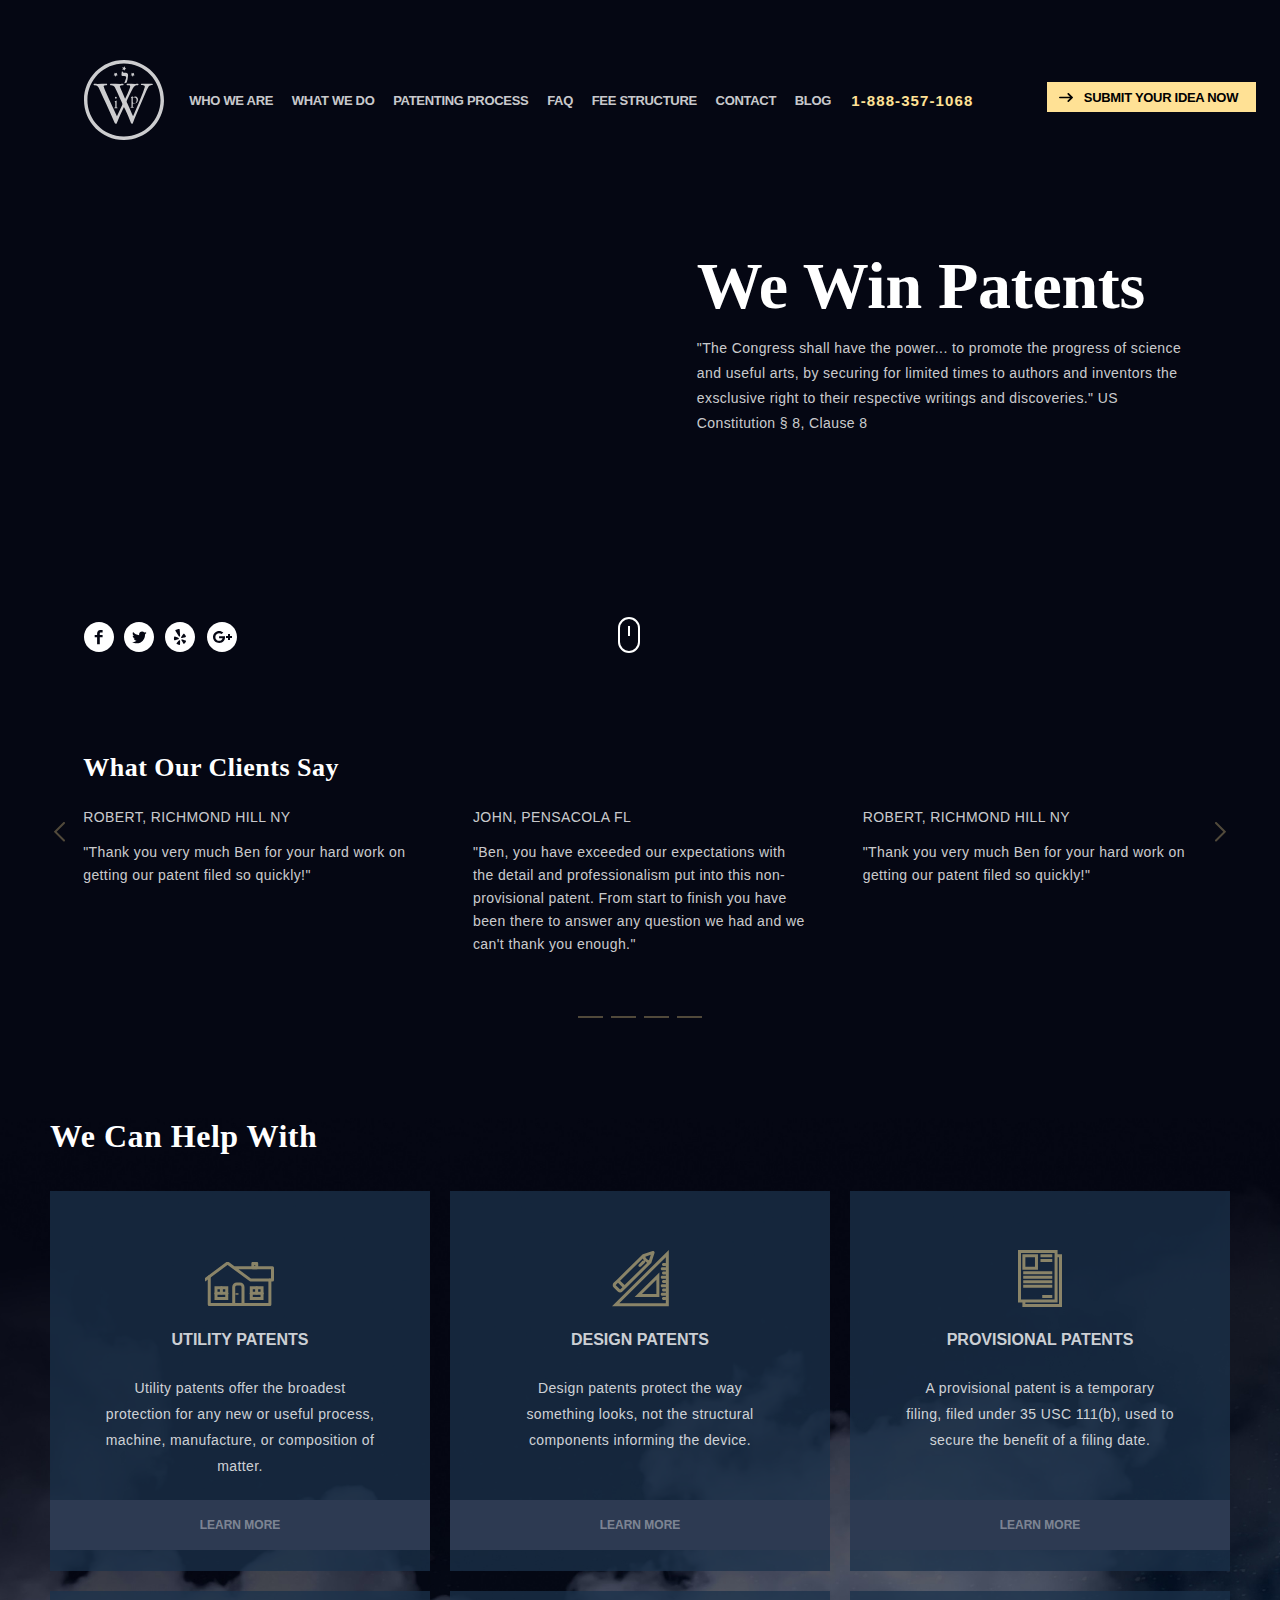
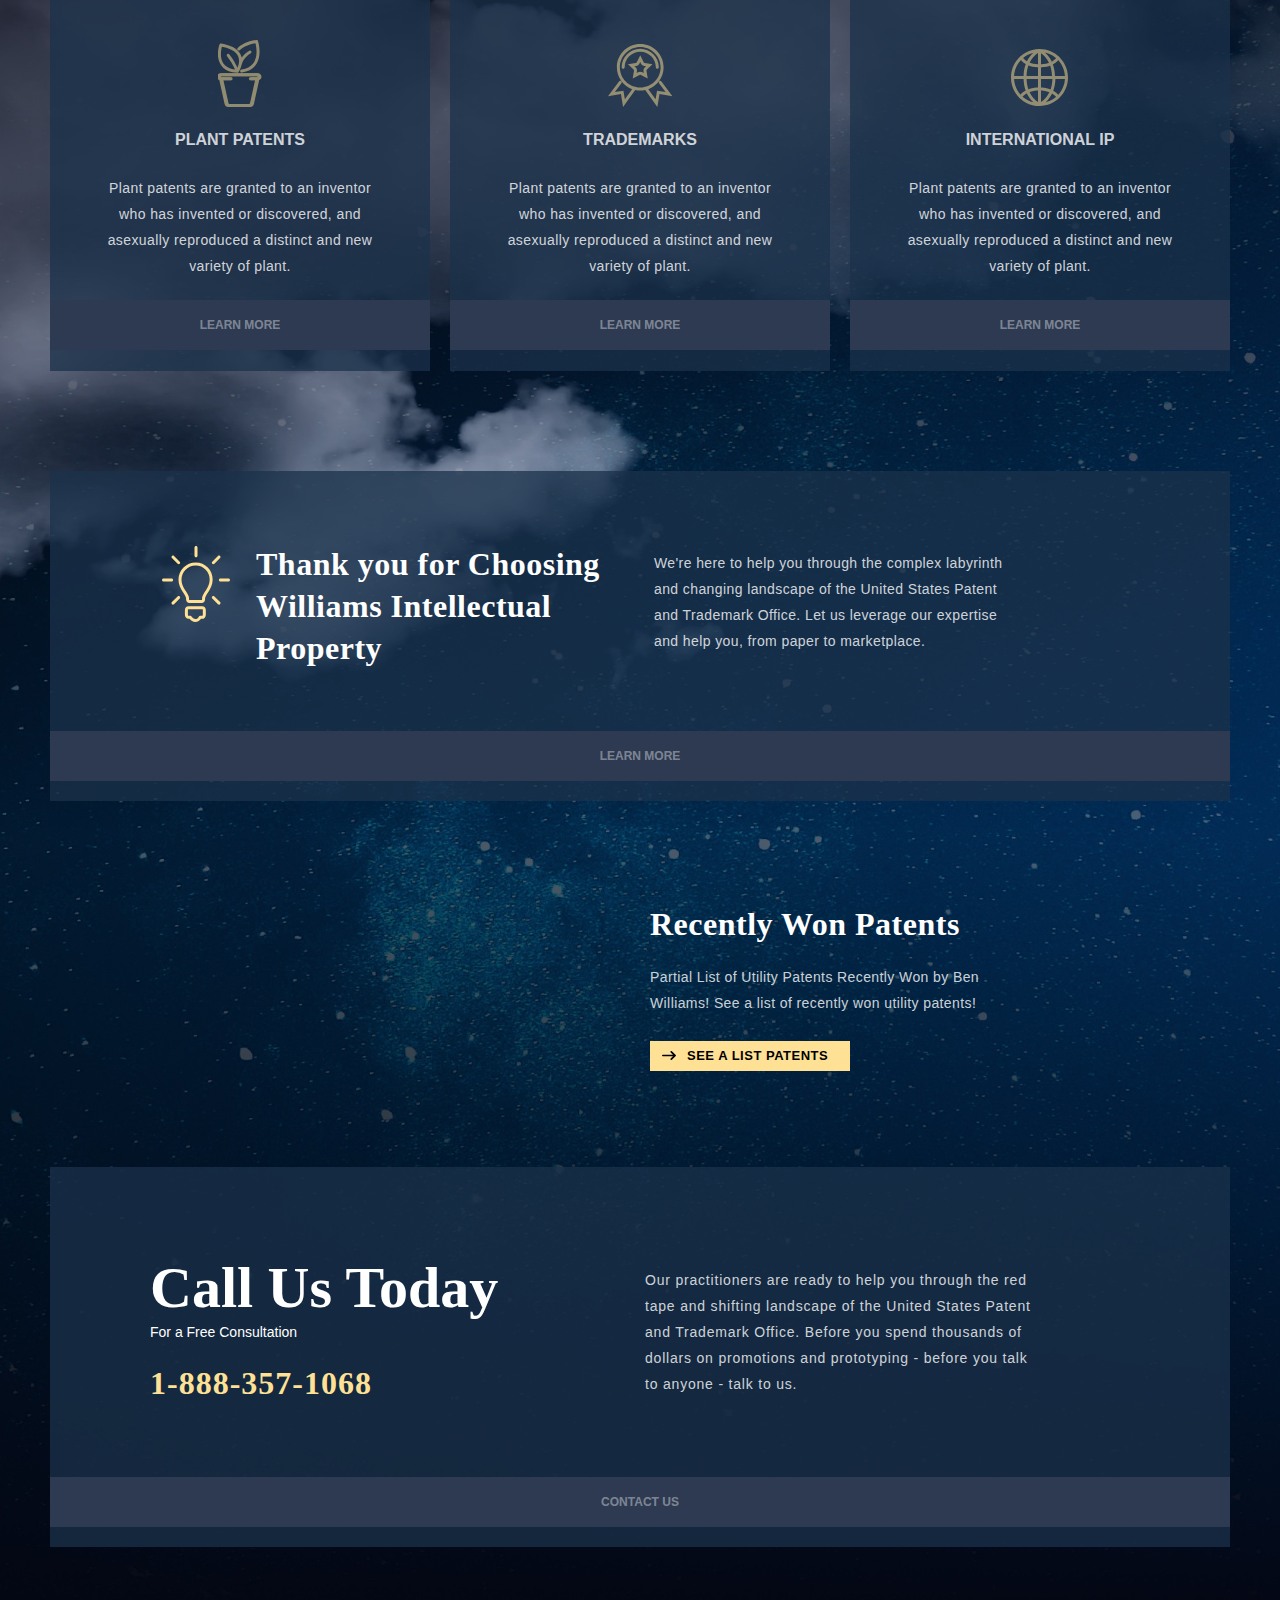
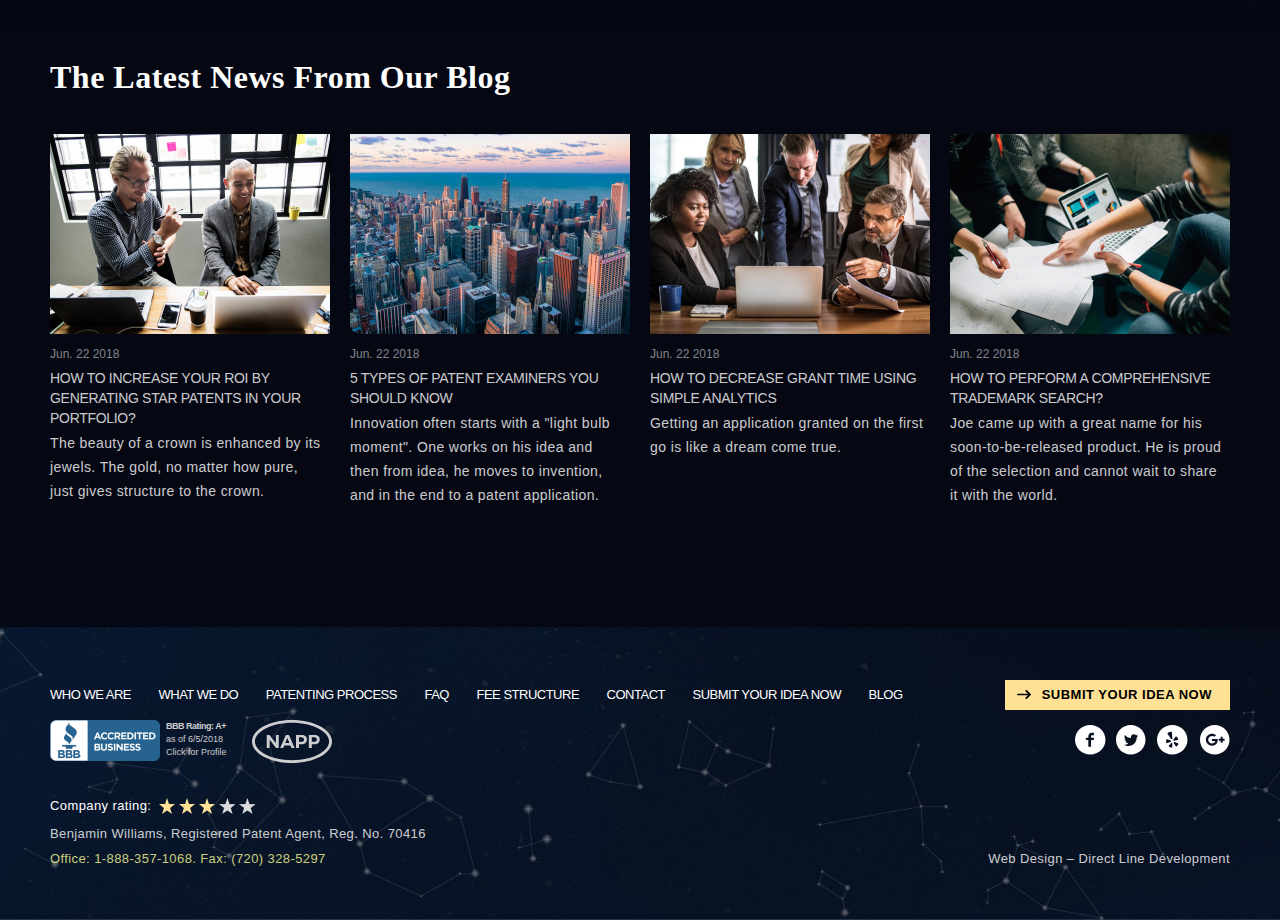
==== commit cbb2aae6: "Сайт Williams Intellectual Property - адаптив." ====
--- a/index.html
+++ b/index.html
@@ -3,6 +3,7 @@
 <head>
     <meta charset="utf-8">
     <meta name="viewport" content="width=device-width, initial-scale=1">
+
     <title>Williams Intellectual Property</title>
     <link rel="stylesheet" type="text/css" href="style.css">
 
@@ -15,6 +16,7 @@
     <meta name="theme-color" content="#ffffff">
 
 </head>
+
 <body>
 
 <section class="BlockOne">
@@ -156,14 +158,16 @@
 
        <div class="DZ">
 
-           <a href="./DZ/DZ_1/index.html">ДЗ 1</a>
-           <a href="./DZ/DZ_2/index.html">ДЗ 2</a>
-           <a href="./DZ/DZ_3/index.html">ДЗ 3</a>
-           <a href="./DZ/DZ_4/index.html">ДЗ 4</a>
-           <a href="./DZ/DZ_5/index.html">ДЗ 5</a>
+           <a href="./DZ/DZ_1/index.html" class="DZa">ДЗ 1 - Типы данных</a>
+           <a href="./DZ/DZ_2/index.html" class="DZa">ДЗ 2 - Игра: Угадай число</a>
+           <a href="./DZ/DZ_3/index.html" class="DZa">ДЗ 3 - Циклы, массивы, структуры данных</a>
+           <a href="./DZ/DZ_4/index.html" class="DZa">ДЗ 4 - Объекты</a>
+           <a href="./DZ/DZ_5/index.html" class="DZa">ДЗ 5 - DOM - шахматы</a>
+           <a href="./DZ/DZ_6/index.html" class="DZa">ДЗ 6 - События</a>
+           <a href="./DZ/DZ_7/index.html" class="DZa">ДЗ 7 - События - Параллакс</a>
+           <a href="./Tutor_music/index.html" class="tutorMusic">Сайт tutor_music</a>
 
        </div>
-
 
    </div>
 
@@ -228,7 +232,11 @@
 
         <div class="ThankYouForChoosing">
 
-            <div></div>
+            <div class="Wrapper">
+
+                <div></div>
+
+            </div>
 
             <h2>Thank you for Choosing Williams Intellectual Property</h2>
 
@@ -244,12 +252,18 @@
 
             <p>Partial List of Utility Patents Recently Won by Ben Williams! See a list of recently won utility patents!</p>
 
-            <a href="#" class="Button">
-                <div>
-                    <div class="Icon_Arrow_B"></div>
-                    <div class="ButtonText">See a List Patents</div>
-                </div>
-            </a>
+            <div class="Wrapper">
+
+                <a href="#" class="Button">
+
+                    <div>
+                        <div class="Icon_Arrow_B"></div>
+                        <div class="ButtonText">See a List Patents</div>
+                    </div>
+
+                </a>
+
+            </div>
 
         </div>
 
@@ -284,6 +298,7 @@
         <article>
 
             <section>
+
                 <a href="#">
 
                     <div class="BlogImage1">
@@ -294,6 +309,7 @@
                     <h3>How to increase your ROI by generating star patents in your portfolio?</h3>
                     <p>The beauty of a crown is enhanced by its jewels. The gold, no matter how pure, just gives structure to the crown.</p>
                 </a>
+
             </section>
 
             <section>
--- a/style.css
+++ b/style.css
@@ -352,7 +352,7 @@
 .BlockOne .Container .DZ {
   position: absolute;
   top: 100px;
-  left: 100px;
+  left: 125px;
   display: flex;
   flex-direction: column;
 }
@@ -360,6 +360,13 @@
   color: white;
   margin-bottom: 10px;
   text-decoration: none;
+  font-family: signika, sans-serif;
+  font-size: 14px;
+  font-style: normal;
+  font-weight: normal;
+  color: rgba(255, 255, 255, 0.8);
+  letter-spacing: 0.4px;
+  line-height: 20px;
 }
 
 .BlockTwo {
@@ -526,7 +533,7 @@
   position: relative;
   background: rgba(27, 49, 75, 0.75);
 }
-.BlockTwo .Container .ThankYouForChoosing > div {
+.BlockTwo .Container .ThankYouForChoosing .Wrapper > div {
   margin-top: 75px;
   margin-left: 112px;
   width: 72px;
@@ -618,7 +625,7 @@
   letter-spacing: 0.4px;
   line-height: 26px;
 }
-.BlockTwo .Container .RecentlyWonPatents .Button {
+.BlockTwo .Container .RecentlyWonPatents .Wrapper .Button {
   position: absolute;
   top: 134.6px;
   left: 0;
@@ -633,7 +640,7 @@
   color: black;
   transition: 500ms;
 }
-.BlockTwo .Container .RecentlyWonPatents .Button .ButtonText {
+.BlockTwo .Container .RecentlyWonPatents .Wrapper .Button .ButtonText {
   white-space: nowrap;
   margin-left: 11px;
   font-family: Signika, sans-serif;
@@ -643,22 +650,22 @@
   letter-spacing: -0.3px;
   text-transform: uppercase;
 }
-.BlockTwo .Container .RecentlyWonPatents .Button:hover {
+.BlockTwo .Container .RecentlyWonPatents .Wrapper .Button:hover {
   background: #E7CC89;
 }
-.BlockTwo .Container .RecentlyWonPatents .Button > div {
+.BlockTwo .Container .RecentlyWonPatents .Wrapper .Button > div {
   display: flex;
   align-items: center;
   margin-left: 12px;
   margin-right: 22px;
 }
-.BlockTwo .Container .RecentlyWonPatents .Button > div .Icon_Arrow_B {
+.BlockTwo .Container .RecentlyWonPatents .Wrapper .Button > div .Icon_Arrow_B {
   width: 14px;
   height: 9px;
   background: url("./static/images/Sprait.svg") no-repeat -1px -174px;
   padding: 0;
 }
-.BlockTwo .Container .RecentlyWonPatents .Button > div .ButtonText {
+.BlockTwo .Container .RecentlyWonPatents .Wrapper .Button > div .ButtonText {
   letter-spacing: 0.5px;
 }
 .BlockTwo .Container .CallUsToday {
@@ -1133,9 +1140,7 @@
   color: #FFFFFF;
 }
 
-/* Медиа-запросы
-
-                                             до 669px*/
+/* --------------------- Основной стиль ------------------------ */
 @media screen and (max-width: 669px) {
   .BlockOne .Container {
     justify-content: center;
@@ -1291,7 +1296,7 @@
   .BlockOne .Container .SliderContainer .LineContainer {
     justify-content: flex-start;
   }
-  .BlockOne .Container .DZ {
+  .BlockOne .Container .DZ .DZa {
     display: none;
   }
 
@@ -1299,13 +1304,19 @@
     background: #050713;
   }
   .BlockTwo .Container {
-    width: 88%;
-    max-width: 88%;
+    width: 100%;
+    max-width: 100%;
     justify-content: center;
     margin-bottom: 85px;
   }
+  .BlockTwo .Container .WeCanHelpWith {
+    width: 100%;
+    display: flex;
+    flex-direction: column;
+    align-items: center;
+  }
   .BlockTwo .Container .WeCanHelpWith h2 {
-    width: 100%;
+    width: 87%;
     height: auto;
     margin: 0 0 27px 0;
     font-family: playfair, serif;
@@ -1320,7 +1331,7 @@
     display: flex;
     flex-wrap: wrap;
     justify-content: space-between;
-    width: 100%;
+    width: 87%;
     margin-bottom: 30px;
   }
   .BlockTwo .Container .WeCanHelpWith .SixButtons > div {
@@ -1351,24 +1362,9 @@
     display: none;
     /* Learn more*/
   }
-  .BlockTwo .Container .WeCanHelpWith .SixButtons > div:hover > div > div {
-    opacity: 1;
-  }
-  .BlockTwo .Container .WeCanHelpWith .SixButtons > div:hover .Subtitle {
-    color: #FFE195;
-  }
-  .BlockTwo .Container .WeCanHelpWith .SixButtons > div:hover .Description {
-    color: #FFFFFF;
-  }
-  .BlockTwo .Container .WeCanHelpWith .SixButtons > div:hover a {
-    background: #FFE195;
-    color: black;
-  }
-  .BlockTwo .Container .WeCanHelpWith .SixButtons > div:hover {
-    cursor: pointer;
-  }
   .BlockTwo .Container .ThankYouForChoosing {
     display: flex;
+    align-items: center;
     flex-direction: column;
     flex-wrap: wrap;
     margin-top: 0;
@@ -1377,12 +1373,15 @@
     width: 100%;
     background: rgba(27, 49, 75, 0.75);
   }
-  .BlockTwo .Container .ThankYouForChoosing > div {
+  .BlockTwo .Container .ThankYouForChoosing .Wrapper {
+    width: 87%;
+  }
+  .BlockTwo .Container .ThankYouForChoosing .Wrapper > div {
     margin-top: 38px;
     margin-left: 2px;
   }
   .BlockTwo .Container .ThankYouForChoosing h2 {
-    width: 90%;
+    width: 87%;
     height: auto;
     margin: 20px 0 25px 0;
     line-height: normal;
@@ -1397,7 +1396,7 @@
   .BlockTwo .Container .ThankYouForChoosing p {
     margin-top: 0;
     margin-bottom: 55px;
-    width: 100%;
+    width: 87%;
     height: auto;
     font-family: signika, sans-serif;
     font-size: 14px;
@@ -1436,6 +1435,7 @@
   .BlockTwo .Container .RecentlyWonPatents {
     position: static;
     display: flex;
+    align-items: center;
     flex-direction: column;
     height: auto;
     width: 100%;
@@ -1444,7 +1444,7 @@
   .BlockTwo .Container .RecentlyWonPatents h2 {
     margin-bottom: 21px;
     margin-top: 0;
-    width: 257px;
+    width: 87%;
     font-family: playfair, serif;
     font-size: 32px;
     font-style: normal;
@@ -1456,7 +1456,7 @@
   .BlockTwo .Container .RecentlyWonPatents p {
     margin-bottom: 30px;
     margin-top: 0;
-    width: 100%;
+    width: 87%;
     font-family: signika, sans-serif;
     font-size: 14px;
     font-style: normal;
@@ -1465,7 +1465,10 @@
     letter-spacing: 0.4px;
     line-height: 26px;
   }
-  .BlockTwo .Container .RecentlyWonPatents .Button {
+  .BlockTwo .Container .RecentlyWonPatents .Wrapper {
+    width: 87%;
+  }
+  .BlockTwo .Container .RecentlyWonPatents .Wrapper .Button {
     position: static;
     display: flex;
     align-items: center;
@@ -1477,9 +1480,9 @@
     text-decoration: none;
     color: black;
     transition: 500ms;
-    width: 185px;
-  }
-  .BlockTwo .Container .RecentlyWonPatents .Button .ButtonText {
+    width: 200px;
+  }
+  .BlockTwo .Container .RecentlyWonPatents .Wrapper .Button .ButtonText {
     white-space: nowrap;
     margin-left: 11px;
     font-family: Signika, sans-serif;
@@ -1489,10 +1492,10 @@
     letter-spacing: -0.3px;
     text-transform: uppercase;
   }
-  .BlockTwo .Container .RecentlyWonPatents .Button:hover {
+  .BlockTwo .Container .RecentlyWonPatents .Wrapper .Button:hover {
     background: #E7CC89;
   }
-  .BlockTwo .Container .RecentlyWonPatents .Button .Icon_Arrow_B {
+  .BlockTwo .Container .RecentlyWonPatents .Wrapper .Button .Icon_Arrow_B {
     width: 14px;
     height: 9px;
     background: url("./static/images/Sprait.svg") no-repeat -1px -174px;
@@ -1500,7 +1503,7 @@
   }
   .BlockTwo .Container .CallUsToday {
     display: flex;
-    position: relative;
+    justify-content: center;
     width: 100%;
     background-color: rgba(27, 49, 75, 0.75);
     margin-top: 0;
@@ -1508,7 +1511,7 @@
   }
   .BlockTwo .Container .CallUsToday .Wrapper {
     margin: 0;
-    width: 100%;
+    width: 87%;
     height: auto;
   }
   .BlockTwo .Container .CallUsToday .Wrapper h2 {
@@ -1536,11 +1539,12 @@
     display: none;
   }
   .BlockTwo .Container .CallUsToday .TelAdaptive {
+    width: 87%;
     margin-bottom: 40px;
   }
   .BlockTwo .Container .CallUsToday > p {
     margin: 0 0 10px 0;
-    width: 100%;
+    width: 87%;
     height: auto;
     font-family: signika, sans-serif;
     font-size: 14px;
@@ -1573,6 +1577,7 @@
   .BlockThree .Container article section:nth-child(4) {
     display: none;
   }
+
   .BlockFour {
     padding-top: 64px;
     padding-bottom: 41px;
@@ -1602,18 +1607,6 @@
     font-size: 11px;
     line-height: 18px;
     letter-spacing: -0.2px;
-    /*&:nth-child(1) {
-        margin-right: 26px;
-    }
-    &:nth-child(2) {
-        margin-right: 26px;
-    }
-    &:nth-child(3) {
-        margin-right: 26px;
-    }
-    &:nth-child(4) {
-        margin-right: 26px;
-    }*/
   }
   .BlockFour footer .Container .FooterNav .Button {
     width: 225px;
@@ -1640,7 +1633,6 @@
     margin-bottom: 28px;
   }
 }
-/* 670px -- 820px */
 @media screen and (min-width: 670px) and (max-width: 820px) {
   .BlockOne .Container {
     width: 87%;
@@ -1764,14 +1756,20 @@
   }
 
   .BlockTwo .Container {
-    width: 87%;
-    max-width: 87%;
+    width: 100%;
+    max-width: 100%;
     justify-content: center;
     margin-bottom: 85px;
   }
+  .BlockTwo .Container .WeCanHelpWith {
+    width: 100%;
+    display: flex;
+    flex-direction: column;
+    align-items: center;
+  }
   .BlockTwo .Container .WeCanHelpWith h2 {
-    width: 100%;
-    height: 35px;
+    width: 87%;
+    height: auto;
     margin: 0 0 27px 0;
     font-family: playfair, serif;
     font-size: 32px;
@@ -1785,7 +1783,7 @@
     display: flex;
     flex-wrap: wrap;
     justify-content: space-between;
-    width: 100%;
+    width: 87%;
     margin-bottom: 30px;
   }
   .BlockTwo .Container .WeCanHelpWith .SixButtons > div {
@@ -1816,42 +1814,26 @@
     display: none;
     /* Learn more*/
   }
-  .BlockTwo .Container .WeCanHelpWith .SixButtons > div:hover > div > div {
-    opacity: 1;
-  }
-  .BlockTwo .Container .WeCanHelpWith .SixButtons > div:hover .Subtitle {
-    color: #FFE195;
-  }
-  .BlockTwo .Container .WeCanHelpWith .SixButtons > div:hover .Description {
-    color: #FFFFFF;
-  }
-  .BlockTwo .Container .WeCanHelpWith .SixButtons > div:hover a {
-    background: #FFE195;
-    color: black;
-  }
-  .BlockTwo .Container .WeCanHelpWith .SixButtons > div:hover {
-    cursor: pointer;
-  }
   .BlockTwo .Container .ThankYouForChoosing {
     display: flex;
+    align-items: center;
     flex-direction: column;
     flex-wrap: wrap;
     margin-top: 0;
     margin-bottom: 0;
     height: auto;
     width: 100%;
-    position: relative;
     background: rgba(27, 49, 75, 0.75);
   }
-  .BlockTwo .Container .ThankYouForChoosing > div {
+  .BlockTwo .Container .ThankYouForChoosing .Wrapper {
+    width: 87%;
+  }
+  .BlockTwo .Container .ThankYouForChoosing .Wrapper > div {
     margin-top: 38px;
     margin-left: 2px;
-    width: 66px;
-    height: 76px;
-    background: url("./static/images/Sprait.svg") no-repeat -486px -84px;
   }
   .BlockTwo .Container .ThankYouForChoosing h2 {
-    width: 100%;
+    width: 87%;
     height: auto;
     margin: 20px 0 25px 0;
     line-height: normal;
@@ -1866,7 +1848,7 @@
   .BlockTwo .Container .ThankYouForChoosing p {
     margin-top: 0;
     margin-bottom: 55px;
-    width: 100%;
+    width: 87%;
     height: auto;
     font-family: signika, sans-serif;
     font-size: 14px;
@@ -1906,6 +1888,7 @@
     position: static;
     display: flex;
     flex-direction: column;
+    align-items: center;
     height: auto;
     width: 100%;
     margin: 48px 0 66px 0;
@@ -1913,7 +1896,7 @@
   .BlockTwo .Container .RecentlyWonPatents h2 {
     margin-bottom: 21px;
     margin-top: 0;
-    width: 257px;
+    width: 87%;
     font-family: playfair, serif;
     font-size: 32px;
     font-style: normal;
@@ -1925,7 +1908,7 @@
   .BlockTwo .Container .RecentlyWonPatents p {
     margin-bottom: 30px;
     margin-top: 0;
-    width: 100%;
+    width: 87%;
     font-family: signika, sans-serif;
     font-size: 14px;
     font-style: normal;
@@ -1934,7 +1917,10 @@
     letter-spacing: 0.4px;
     line-height: 26px;
   }
-  .BlockTwo .Container .RecentlyWonPatents .Button {
+  .BlockTwo .Container .RecentlyWonPatents .Wrapper {
+    width: 87%;
+  }
+  .BlockTwo .Container .RecentlyWonPatents .Wrapper .Button {
     position: static;
     display: flex;
     align-items: center;
@@ -1946,9 +1932,8 @@
     text-decoration: none;
     color: black;
     transition: 500ms;
-    width: 185px;
-  }
-  .BlockTwo .Container .RecentlyWonPatents .Button .ButtonText {
+  }
+  .BlockTwo .Container .RecentlyWonPatents .Wrapper .Button .ButtonText {
     white-space: nowrap;
     margin-left: 11px;
     font-family: Signika, sans-serif;
@@ -1958,10 +1943,10 @@
     letter-spacing: -0.3px;
     text-transform: uppercase;
   }
-  .BlockTwo .Container .RecentlyWonPatents .Button:hover {
+  .BlockTwo .Container .RecentlyWonPatents .Wrapper .Button:hover {
     background: #E7CC89;
   }
-  .BlockTwo .Container .RecentlyWonPatents .Button .Icon_Arrow_B {
+  .BlockTwo .Container .RecentlyWonPatents .Wrapper .Button .Icon_Arrow_B {
     width: 14px;
     height: 9px;
     background: url("./static/images/Sprait.svg") no-repeat -1px -174px;
@@ -1969,21 +1954,20 @@
   }
   .BlockTwo .Container .CallUsToday {
     display: flex;
-    position: relative;
-    width: 100%;
-    height: auto;
+    justify-content: center;
+    width: 100%;
     background-color: rgba(27, 49, 75, 0.75);
     margin-top: 0;
     padding-top: 47px;
   }
   .BlockTwo .Container .CallUsToday .Wrapper {
     margin: 0;
-    width: 100%;
+    width: 87%;
     height: auto;
   }
   .BlockTwo .Container .CallUsToday .Wrapper h2 {
     margin-top: 0;
-    margin-bottom: 10px;
+    margin-bottom: 5px;
     font-family: playfair, serif;
     font-size: 36px;
     font-style: normal;
@@ -2006,11 +1990,12 @@
     display: none;
   }
   .BlockTwo .Container .CallUsToday .TelAdaptive {
+    width: 87%;
     margin-bottom: 40px;
   }
   .BlockTwo .Container .CallUsToday > p {
     margin: 0 0 10px 0;
-    width: 100%;
+    width: 87%;
     height: auto;
     font-family: signika, sans-serif;
     font-size: 14px;
@@ -2107,11 +2092,13 @@
   .BlockFour footer .Container .Wrapper {
     flex-wrap: wrap;
   }
+  .BlockFour footer .Container .Wrapper .Inner {
+    margin-bottom: 10px;
+  }
   .BlockFour footer .Container .Wrapper .Inner .Author {
     line-height: 23px;
   }
 }
-/* 821px -- 1230px */
 @media screen and (min-width: 821px) and (max-width: 1230px) {
   .BlockOne .Container {
     width: 87%;
@@ -2154,26 +2141,6 @@
     display: flex;
     justify-content: space-between;
     width: 154px;
-  }
-  .BlockOne .Container .SocialsContainer .Socials a {
-    width: 31px;
-    height: 31px;
-    transition: 500ms;
-  }
-  .BlockOne .Container .SocialsContainer .Socials a:hover {
-    opacity: 0.5;
-  }
-  .BlockOne .Container .SocialsContainer .Socials .Social_1 {
-    background: url("./static/images/Sprait.svg") no-repeat 0 -185px;
-  }
-  .BlockOne .Container .SocialsContainer .Socials .Social_2 {
-    background: url("./static/images/Sprait.svg") no-repeat -33px -185px;
-  }
-  .BlockOne .Container .SocialsContainer .Socials .Social_3 {
-    background: url("./static/images/Sprait.svg") no-repeat -65px -185px;
-  }
-  .BlockOne .Container .SocialsContainer .Socials .Social_4 {
-    background: url("./static/images/Sprait.svg") no-repeat -96px -185px;
   }
   .BlockOne .Container .SocialsContainer .Mouse {
     margin-left: 0;
@@ -2241,11 +2208,17 @@
   }
 
   .BlockTwo .Container {
-    width: 87%;
-    max-width: 87%;
+    width: 100%;
+    justify-content: center;
+  }
+  .BlockTwo .Container .WeCanHelpWith {
+    width: 100%;
+    display: flex;
+    flex-direction: column;
+    align-items: center;
   }
   .BlockTwo .Container .WeCanHelpWith h2 {
-    width: 100%;
+    width: 87%;
     height: 35px;
     margin: 0 0 27px 0;
     font-family: playfair, serif;
@@ -2260,7 +2233,7 @@
     display: flex;
     flex-wrap: wrap;
     justify-content: space-between;
-    width: 100%;
+    width: 87%;
     margin-bottom: 30px;
   }
   .BlockTwo .Container .WeCanHelpWith .SixButtons > div {
@@ -2276,35 +2249,21 @@
     display: flex;
     align-items: center;
   }
-  .BlockTwo .Container .WeCanHelpWith .SixButtons > div a {
-    /* Learn more*/
-  }
-  .BlockTwo .Container .WeCanHelpWith .SixButtons > div:hover > div > div {
-    opacity: 1;
-  }
-  .BlockTwo .Container .WeCanHelpWith .SixButtons > div:hover .Subtitle {
-    color: #FFE195;
-  }
-  .BlockTwo .Container .WeCanHelpWith .SixButtons > div:hover .Description {
-    color: #FFFFFF;
-  }
-  .BlockTwo .Container .WeCanHelpWith .SixButtons > div:hover a {
-    background: #FFE195;
-    color: black;
-  }
-  .BlockTwo .Container .WeCanHelpWith .SixButtons > div:hover {
-    cursor: pointer;
-  }
   .BlockTwo .Container .ThankYouForChoosing {
     display: flex;
+    flex-direction: column;
     flex-wrap: wrap;
+    align-items: center;
     margin-top: 0;
     margin-bottom: 0;
     height: auto;
     width: 100%;
     background: rgba(27, 49, 75, 0.75);
   }
-  .BlockTwo .Container .ThankYouForChoosing > div {
+  .BlockTwo .Container .ThankYouForChoosing .Wrapper {
+    width: 87%;
+  }
+  .BlockTwo .Container .ThankYouForChoosing .Wrapper > div {
     margin-top: 38px;
     margin-left: 2px;
     width: 66px;
@@ -2312,7 +2271,7 @@
     background: url("./static/images/Sprait.svg") no-repeat -486px -84px;
   }
   .BlockTwo .Container .ThankYouForChoosing h2 {
-    width: 100%;
+    width: 87%;
     height: auto;
     margin: 20px 0 25px 0;
     line-height: normal;
@@ -2327,7 +2286,7 @@
   .BlockTwo .Container .ThankYouForChoosing p {
     margin-top: 0;
     margin-bottom: 55px;
-    width: 100%;
+    width: 87%;
     height: auto;
     font-family: signika, sans-serif;
     font-size: 14px;
@@ -2367,6 +2326,7 @@
     position: static;
     display: flex;
     flex-direction: column;
+    align-items: center;
     height: auto;
     width: 100%;
     margin: 48px 0 66px 0;
@@ -2374,7 +2334,7 @@
   .BlockTwo .Container .RecentlyWonPatents h2 {
     margin-bottom: 21px;
     margin-top: 0;
-    width: 257px;
+    width: 87%;
     font-family: playfair, serif;
     font-size: 32px;
     font-style: normal;
@@ -2386,7 +2346,7 @@
   .BlockTwo .Container .RecentlyWonPatents p {
     margin-bottom: 30px;
     margin-top: 0;
-    width: 100%;
+    width: 87%;
     font-family: signika, sans-serif;
     font-size: 14px;
     font-style: normal;
@@ -2395,7 +2355,10 @@
     letter-spacing: 0.4px;
     line-height: 26px;
   }
-  .BlockTwo .Container .RecentlyWonPatents .Button {
+  .BlockTwo .Container .RecentlyWonPatents .Wrapper {
+    width: 87%;
+  }
+  .BlockTwo .Container .RecentlyWonPatents .Wrapper .Button {
     position: static;
     display: flex;
     align-items: center;
@@ -2407,9 +2370,8 @@
     text-decoration: none;
     color: black;
     transition: 500ms;
-    width: 185px;
-  }
-  .BlockTwo .Container .RecentlyWonPatents .Button .ButtonText {
+  }
+  .BlockTwo .Container .RecentlyWonPatents .Wrapper .Button .ButtonText {
     white-space: nowrap;
     margin-left: 11px;
     font-family: Signika, sans-serif;
@@ -2419,10 +2381,10 @@
     letter-spacing: -0.3px;
     text-transform: uppercase;
   }
-  .BlockTwo .Container .RecentlyWonPatents .Button:hover {
+  .BlockTwo .Container .RecentlyWonPatents .Wrapper .Button:hover {
     background: #E7CC89;
   }
-  .BlockTwo .Container .RecentlyWonPatents .Button .Icon_Arrow_B {
+  .BlockTwo .Container .RecentlyWonPatents .Wrapper .Button .Icon_Arrow_B {
     width: 14px;
     height: 9px;
     background: url("./static/images/Sprait.svg") no-repeat -1px -174px;
@@ -2430,6 +2392,7 @@
   }
   .BlockTwo .Container .CallUsToday {
     display: flex;
+    justify-content: center;
     width: 100%;
     height: auto;
     background-color: rgba(27, 49, 75, 0.75);
@@ -2438,7 +2401,7 @@
   }
   .BlockTwo .Container .CallUsToday .Wrapper {
     margin: 0;
-    width: 100%;
+    width: 87%;
     height: auto;
   }
   .BlockTwo .Container .CallUsToday .Wrapper h2 {
@@ -2467,7 +2430,7 @@
   }
   .BlockTwo .Container .CallUsToday > p {
     margin: 0 0 10px 0;
-    width: 100%;
+    width: 87%;
     height: auto;
     font-family: signika, sans-serif;
     font-size: 14px;
@@ -2480,6 +2443,7 @@
   }
   .BlockTwo .Container .CallUsToday .TelAdaptive {
     margin-bottom: 40px;
+    width: 87%;
   }
 
   .BlockThree .Container {
@@ -2583,24 +2547,29 @@
     line-height: 23px;
   }
 }
-/* 1231px -- 1289px*/
 @media screen and (min-width: 1231px) and (max-width: 1289px) {
   .BlockOne .Container {
     width: 87%;
     max-width: 87%;
+    position: relative;
   }
   .BlockOne .Container header .MenuContainer {
     flex-wrap: wrap;
   }
+  .BlockOne .Container header .MenuContainer .Nav {
+    margin: 0 20px 0 0;
+  }
   .BlockOne .Container header .MenuContainer .Submit {
-    margin-top: 40px;
+    position: absolute;
+    top: 23px;
+    right: 150px;
   }
   .BlockOne .Container header .MenuContainer .Sandwich {
     display: none;
   }
   .BlockOne .Container .SloganContainer {
-    padding-top: 70px;
-    padding-bottom: 100px;
+    padding-top: 100px;
+    padding-bottom: 130px;
   }
   .BlockOne .Container .SloganContainer main h1 {
     width: 500px;
@@ -2616,26 +2585,6 @@
     display: flex;
     justify-content: space-between;
     width: 154px;
-  }
-  .BlockOne .Container .SocialsContainer .Socials a {
-    width: 31px;
-    height: 31px;
-    transition: 500ms;
-  }
-  .BlockOne .Container .SocialsContainer .Socials a:hover {
-    opacity: 0.5;
-  }
-  .BlockOne .Container .SocialsContainer .Socials .Social_1 {
-    background: url("./static/images/Sprait.svg") no-repeat 0 -185px;
-  }
-  .BlockOne .Container .SocialsContainer .Socials .Social_2 {
-    background: url("./static/images/Sprait.svg") no-repeat -33px -185px;
-  }
-  .BlockOne .Container .SocialsContainer .Socials .Social_3 {
-    background: url("./static/images/Sprait.svg") no-repeat -65px -185px;
-  }
-  .BlockOne .Container .SocialsContainer .Socials .Social_4 {
-    background: url("./static/images/Sprait.svg") no-repeat -96px -185px;
   }
   .BlockOne .Container .SocialsContainer .Mouse {
     margin-left: 0;
@@ -2710,7 +2659,6 @@
     display: none;
   }
 }
-/* от 1290px */
 @media screen and (min-width: 1290px) {
   .BlockOne .Container header .MenuContainer .Sandwich {
     display: none;
